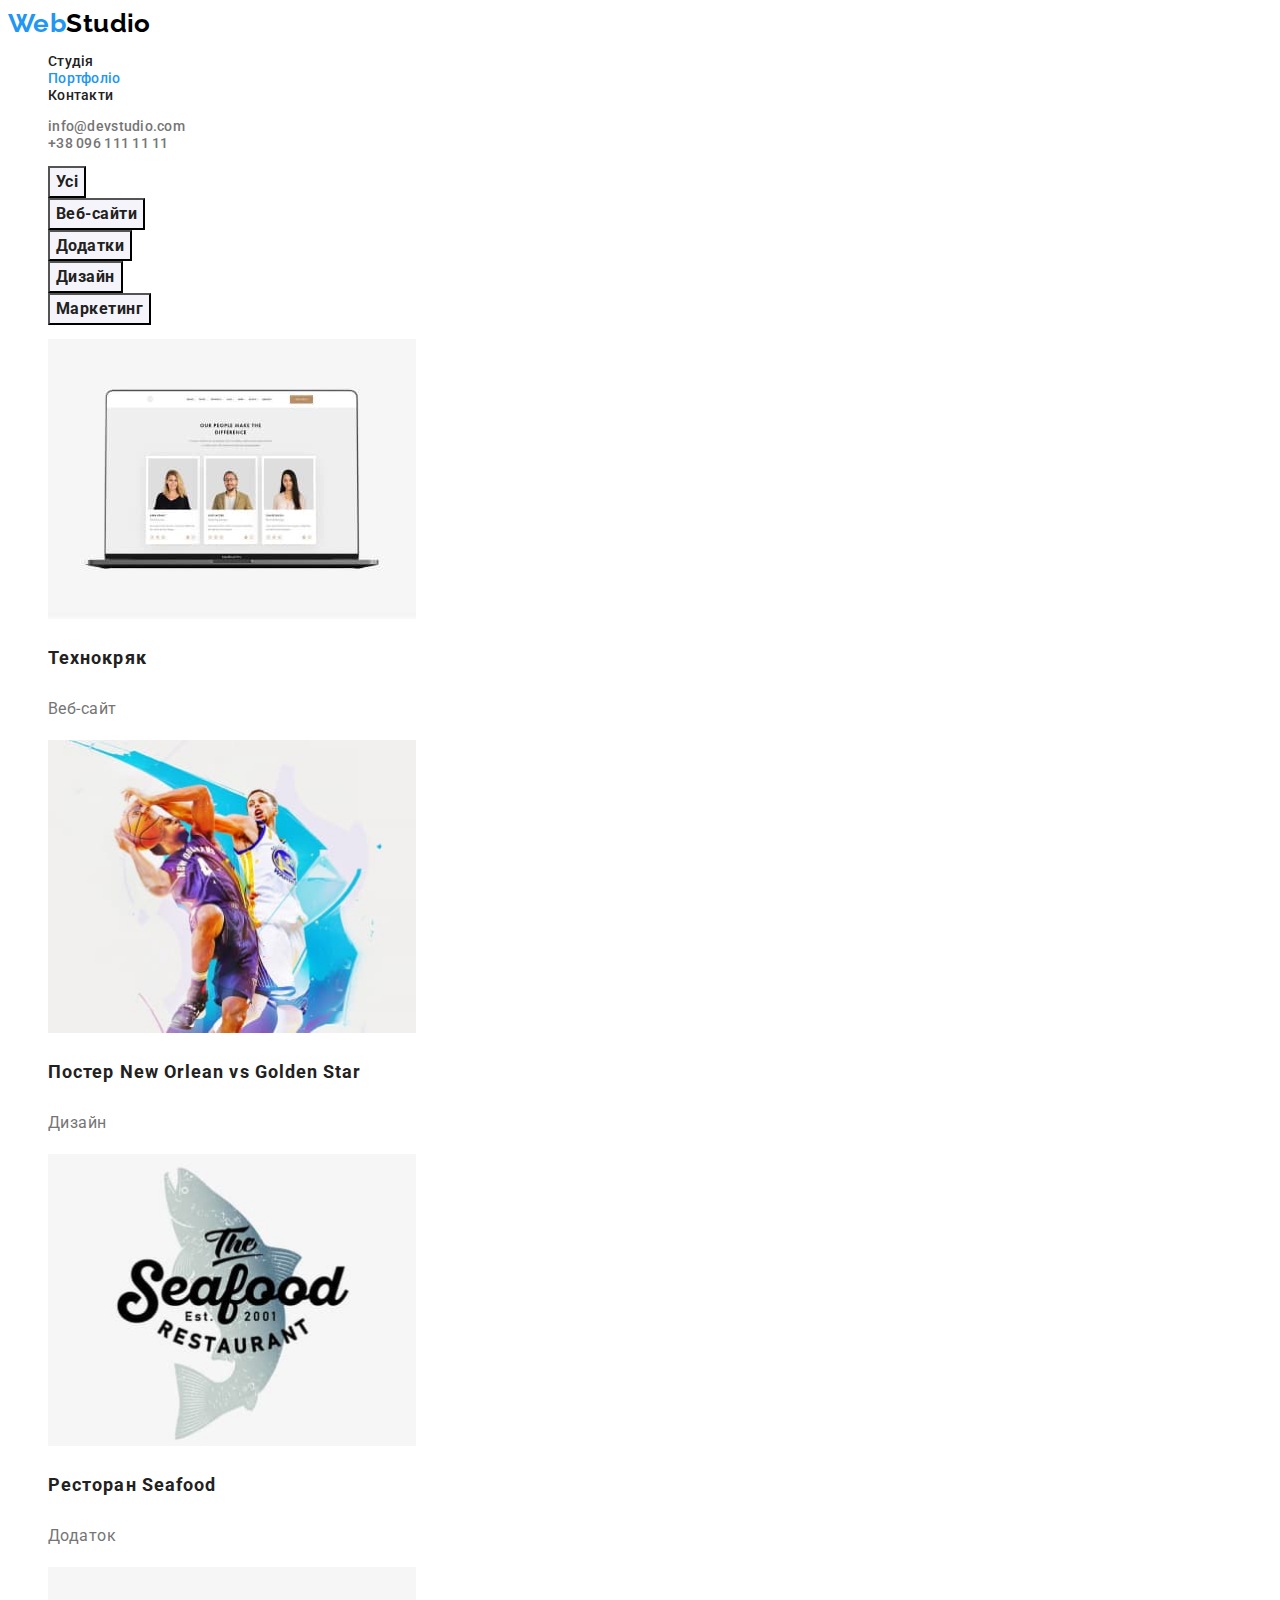
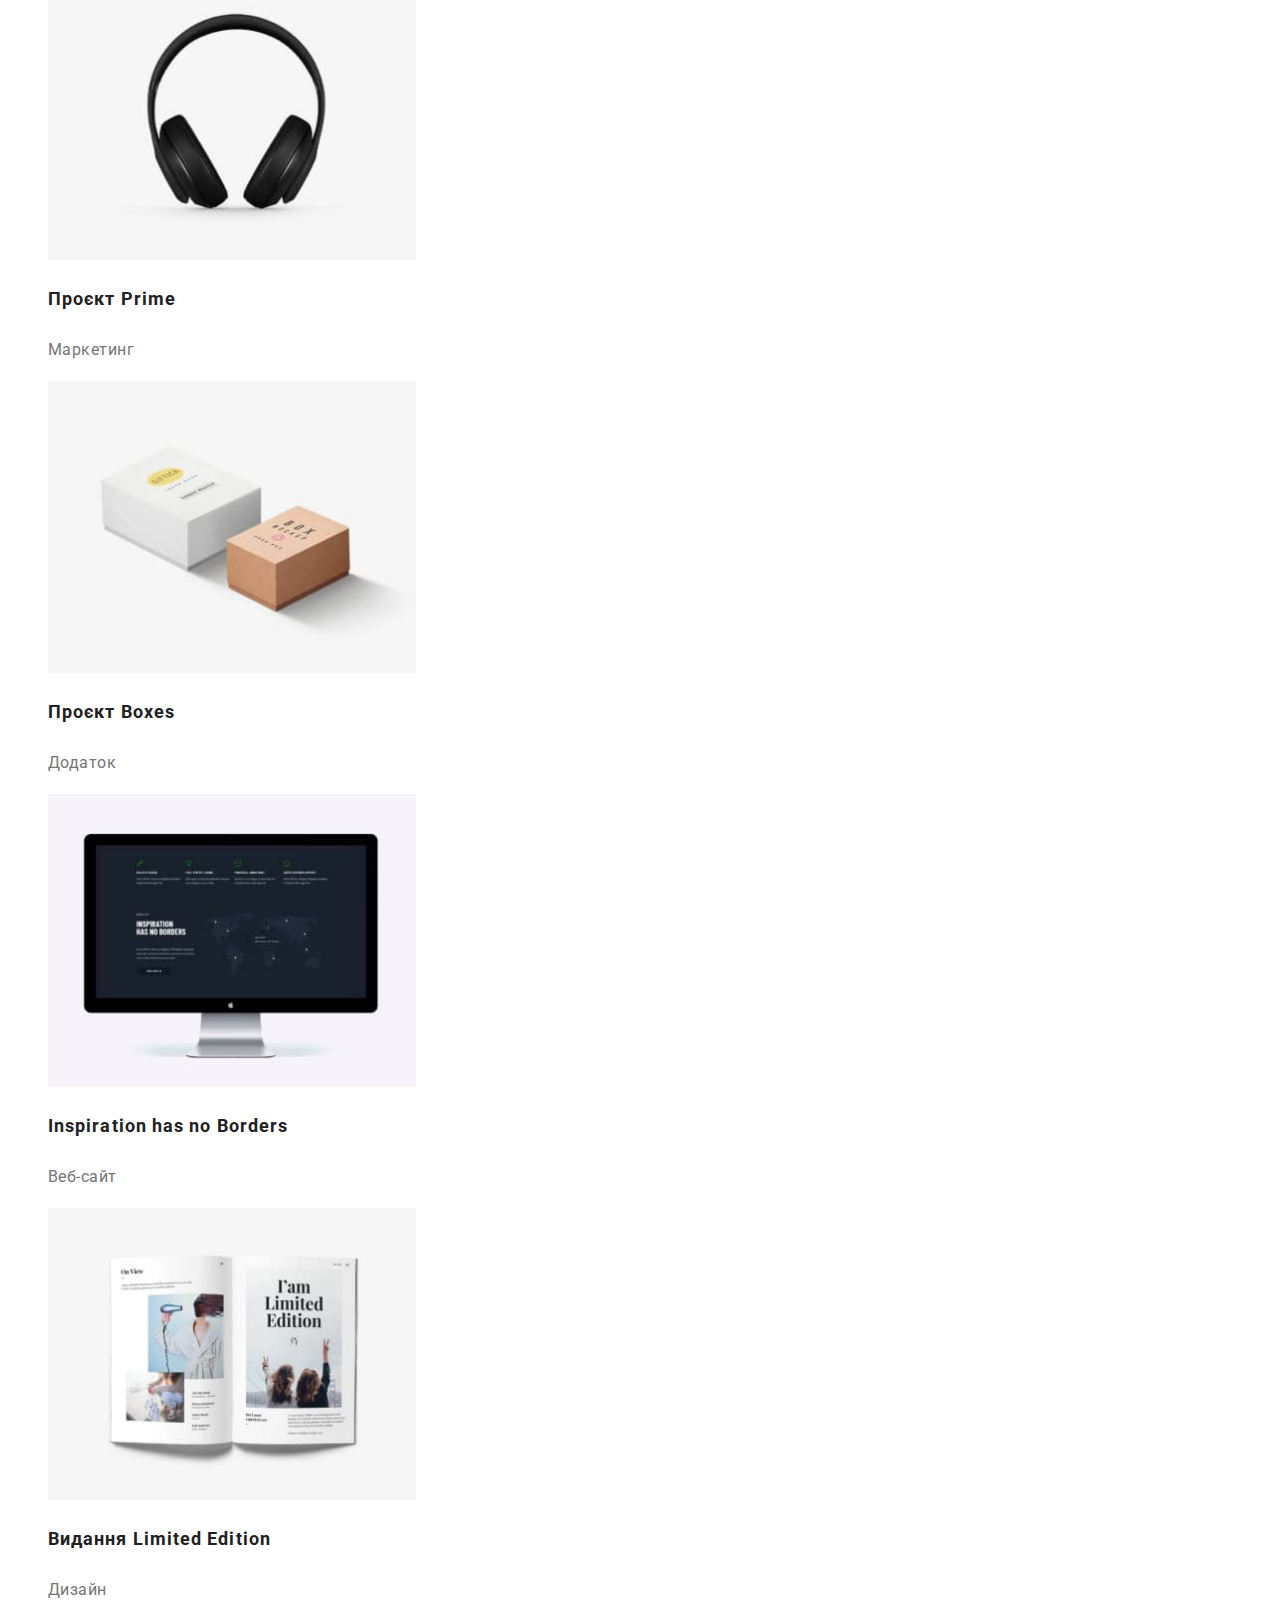
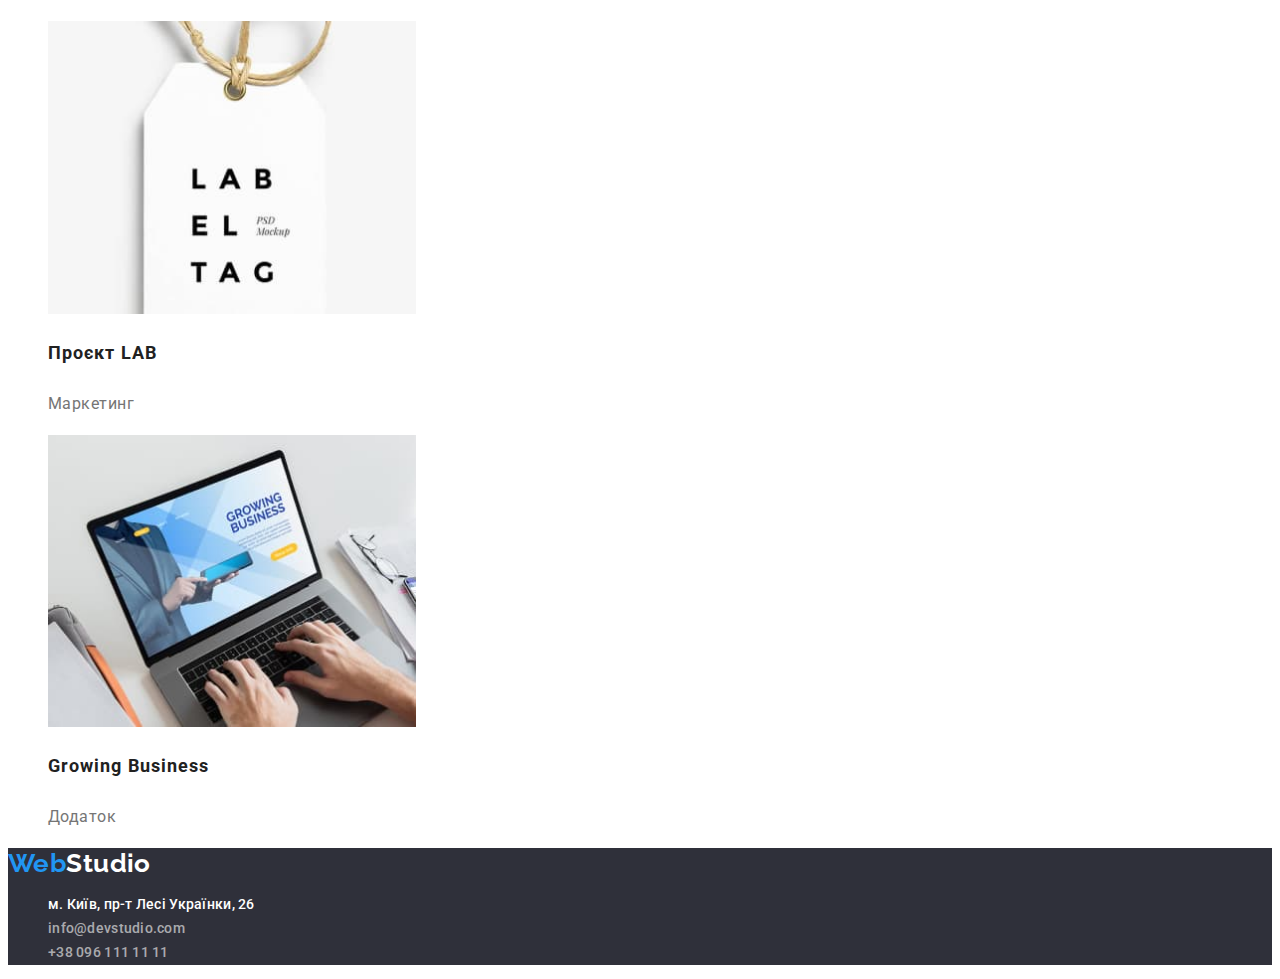
==== portfolio.html @ 2c99aa6c "Deafault Project" ====
<!DOCTYPE html>
<html lang="uk">
  <head>
    <meta charset="UTF-8" />
    <meta http-equiv="X-UA-Compatible" content="IE=edge" />
    <meta name="viewport" content="width=device-width, initial-scale=1.0" />
    <link rel="preconnect" href="https://fonts.googleapis.com" />
    <link rel="preconnect" href="https://fonts.gstatic.com" crossorigin />
    <link
      href="https://fonts.googleapis.com/css2?family=Raleway:wght@700&family=Roboto:wght@400;500;700;900&display=swap"
      rel="stylesheet"
    />
    <link rel="stylesheet" href="./css/styles.css" />
    <title>Портфоліо</title>
  </head>
  <body>
    <!--*ШАПКА САЙТА*-->

    <header>
      <nav>
        <a class="logo" href="./index.html">Web<span class="studio-logo1">Studio</span></a>
        <ul class="list">
          <li><a class="main-nav" href="./index.html">Студія</a></li>
          <li><a class="main-nav current" href="./portfolio.html">Портфоліо</a></li>
          <li><a class="main-nav" href="#">Контакти</a></li>
        </ul>
      </nav>
      <ul class="list">
        <li>
          <a class="contact main-nav" href="mailto:info@devstudio.com">info@devstudio.com</a>
        </li>
        <li>
          <a class="contact main-nav" href="tel:+380961111111">+38 096 111 11 11</a>
        </li>
      </ul>
    </header>
    <main>
      <!--*СЕКЦИЯ С ФИЛЬТРАМИ И КАРТИНКАМИ*-->

      <section>
        <h1 class="visually-hidden">Портфоліо</h1>

        <!--*КНОПКИ*-->

        <ul class="list">
          <li><button class="button" type="button">Усі</button></li>
          <li><button class="button" type="button">Веб-сайти</button></li>
          <li><button class="button" type="button">Додатки</button></li>
          <li><button class="button" type="button">Дизайн</button></li>
          <li><button class="button" type="button">Маркетинг</button></li>
        </ul>

        <!--*ПРИМЕРЫ РАБОТ*-->

        <ul class="list">
          <li>
            <img src="./images/portfolio1.jpg" alt="фото технокряк веб-сайт" width="368" />
            <h3 class="project-name">Технокряк</h3>
            <p class="project">Веб-сайт</p>
          </li>
          <li>
            <img
              src="./images/portfolio2.jpg"
              alt="фото постер new orlean vs golden star дизайн"
              width="368"
            />
            <h3 class="project-name">Постер New Orlean vs Golden Star</h3>
            <p class="project">Дизайн</p>
          </li>
          <li>
            <img src="./images/portfolio3.jpg" alt="фото ресторан seafood " width="368" />
            <h3 class="project-name">Ресторан Seafood</h3>
            <p class="project">Додаток</p>
          </li>
          <li>
            <img src="./images/portfolio4.jpg" alt="фото проєкт prime маркетинг" width="368" />
            <h3 class="project-name">Проєкт Prime</h3>
            <p class="project">Маркетинг</p>
          </li>
          <li>
            <img src="./images/portfolio5.jpg" alt="фото проєкт boxes додаток" width="368" />
            <h3 class="project-name">Проєкт Boxes</h3>
            <p class="project">Додаток</p>
          </li>
          <li>
            <img
              src="./images/portfolio6.jpg"
              alt="фото inspiration has no borders веб-сайт"
              width="368"
            />
            <h3 class="project-name">Inspiration has no Borders</h3>
            <p class="project">Веб-сайт</p>
          </li>
          <li>
            <img
              src="./images/portfolio7.jpg"
              alt="фото видання limited edition дизайн"
              width="368"
            />
            <h3 class="project-name">Видання Limited Edition</h3>
            <p class="project">Дизайн</p>
          </li>
          <li>
            <img src="./images/portfolio8.jpg" alt="фото проєкт lab маркетинг" width="368" />
            <h3 class="project-name">Проєкт LAB</h3>
            <p class="project">Маркетинг</p>
          </li>
          <li>
            <img src="./images/portfolio9.jpg" alt="фото growing business додаток" width="368" />
            <h3 class="project-name">Growing Business</h3>
            <p class="project">Додаток</p>
          </li>
        </ul>
      </section>
    </main>

    <!--*ФУТЕР*-->

    <footer class="main-baner">
      <a class="logo" href="./index.html">Web<span class="studio-logo2">Studio</span></a>
      <address>
        <ul class="list">
          <li>
            <a
              class="address main-nav"
              href="https://goo.gl/maps/FWyEGyq7byPqRoUa9"
              target="_blank"
              rel="noreferrer noopener"
              >м. Київ, пр-т Лесі Українки, 26</a
            >
          </li>
          <li>
            <a class="contact2 main-nav" href="mailto:info@devstudio.com">info@devstudio.com</a>
          </li>
          <li><a class="contact2 main-nav" href="tel:+380961111111">+38 096 111 11 11</a></li>
        </ul>
      </address>
    </footer>
  </body>
</html>
---- css/styles.css ----
/**MAIN STYLE*/

:root {
  --primary-color: #212121;
  --preprimary-color: #000000;
  --grey-color: #757575;
  --background-color: #2f303a;
  --white-color: #ffffff;
  --button-color: #f5f4fa;
  --link-color: #2196f3;
  --prelink-color: #188ce8;
  --contactfooter-color: rgba(255, 255, 255, 0.6);
}

body {
  font-family: 'Roboto', sans-serif;
  color: var(--primary-color);
  letter-spacing: 0.03em;
  font-size: 14px;
  color: var(--white-color);
}

.main-font {
  font-weight: 700;
  font-size: 36px;
  line-height: 1.16;
  color: var(--primary-color);
}

.list {
  list-style: none;
}

.main-nav:hover,
.main-nav:focus {
  color: var(--link-color);
}

.link-but:hover,
.link-but:focus {
  background-color: var(--prelink-color);
}

.button:hover,
.button:focus {
  background-color: var(--link-color);
  color: var(--white-color);
}

.visually-hidden {
  position: absolute;
  white-space: nowrap;
  width: 1px;
  height: 1px;
  overflow: hidden;
  border: 0;
  padding: 0;
  clip: rect(0 0 0 0);
  clip-path: inset(50%);
  margin: -1px;
}

.main-baner {
  background: var(--background-color);
}

/**MAIN LOGO*/

.logo {
  font-family: 'Raleway';
  text-decoration: none;
  font-weight: 700;
  font-size: 26px;
  line-height: 1.19;
  color: var(--link-color);
}

.studio-logo1 {
  color: var(--preprimary-color);
}

.studio-logo2 {
  color: var(--white-color);
}

/**MAIN NAV + CONTACT*/

.main-nav {
  font-weight: 500;
  font-size: 14px;
  line-height: 1.14;
  letter-spacing: 0.02em;
  color: var(--primary-color);
  text-decoration: none;
}

.main-nav.current {
  color: var(--link-color);
}

.contact {
  font-weight: 500;
  font-size: 14px;
  line-height: 1.14;
  letter-spacing: 0.02em;
  color: var(--grey-color);
  text-decoration: none;
}

/**MAIN BANER*/

.baner {
  text-transform: uppercase;
  font-weight: 900;
  font-size: 44px;
  line-height: 1.36;
  letter-spacing: 0.06em;
  color: var(--white-color);
}

button {
  font-weight: 700;
  font-size: 16px;
  line-height: 1.87;
  letter-spacing: 0.06em;
  color: var(--white-color);
  background: var(--link-color);
  cursor: pointer;
  font-family: inherit;
}

/**MAIN WORK*/

.other-info1 {
  font-weight: 700;
  font-size: 14px;
  line-height: 1.14;
  color: var(--primary-color);
}

.other-info2 {
  font-size: 14px;
  line-height: 1.71;
  color: var(--grey-color);
}

/**MAIN TEAM*/

.name {
  font-weight: 500;
  font-size: 16px;
  line-height: 1.18;
  color: var(--primary-color);
}

.work {
  font-size: 16px;
  line-height: 1.18;
  color: var(--grey-color);
}

/**ФУТЕР*/

address {
  font-style: normal;
}

.address {
  font-size: 14px;
  line-height: 1.71;
  color: var(--white-color);
  text-decoration: none;
}

.contact2 {
  font-size: 14px;
  line-height: 1.71;
  color: var(--contactfooter-color);
}

/**MAIN PORTFOLIO*/

.button {
  font-weight: 700;
  font-size: 16px;
  line-height: 1.62;
  letter-spacing: 0.03em;
  color: var(--primary-color);
  background: var(--button-color);
  cursor: pointer;
}

.project-name {
  font-weight: 700;
  font-size: 18px;
  line-height: 2;
  letter-spacing: 0.06em;
  color: var(--primary-color);
}

.project {
  font-size: 16px;
  line-height: 1.88;
  letter-spacing: 0.03em;
  color: var(--grey-color);
}
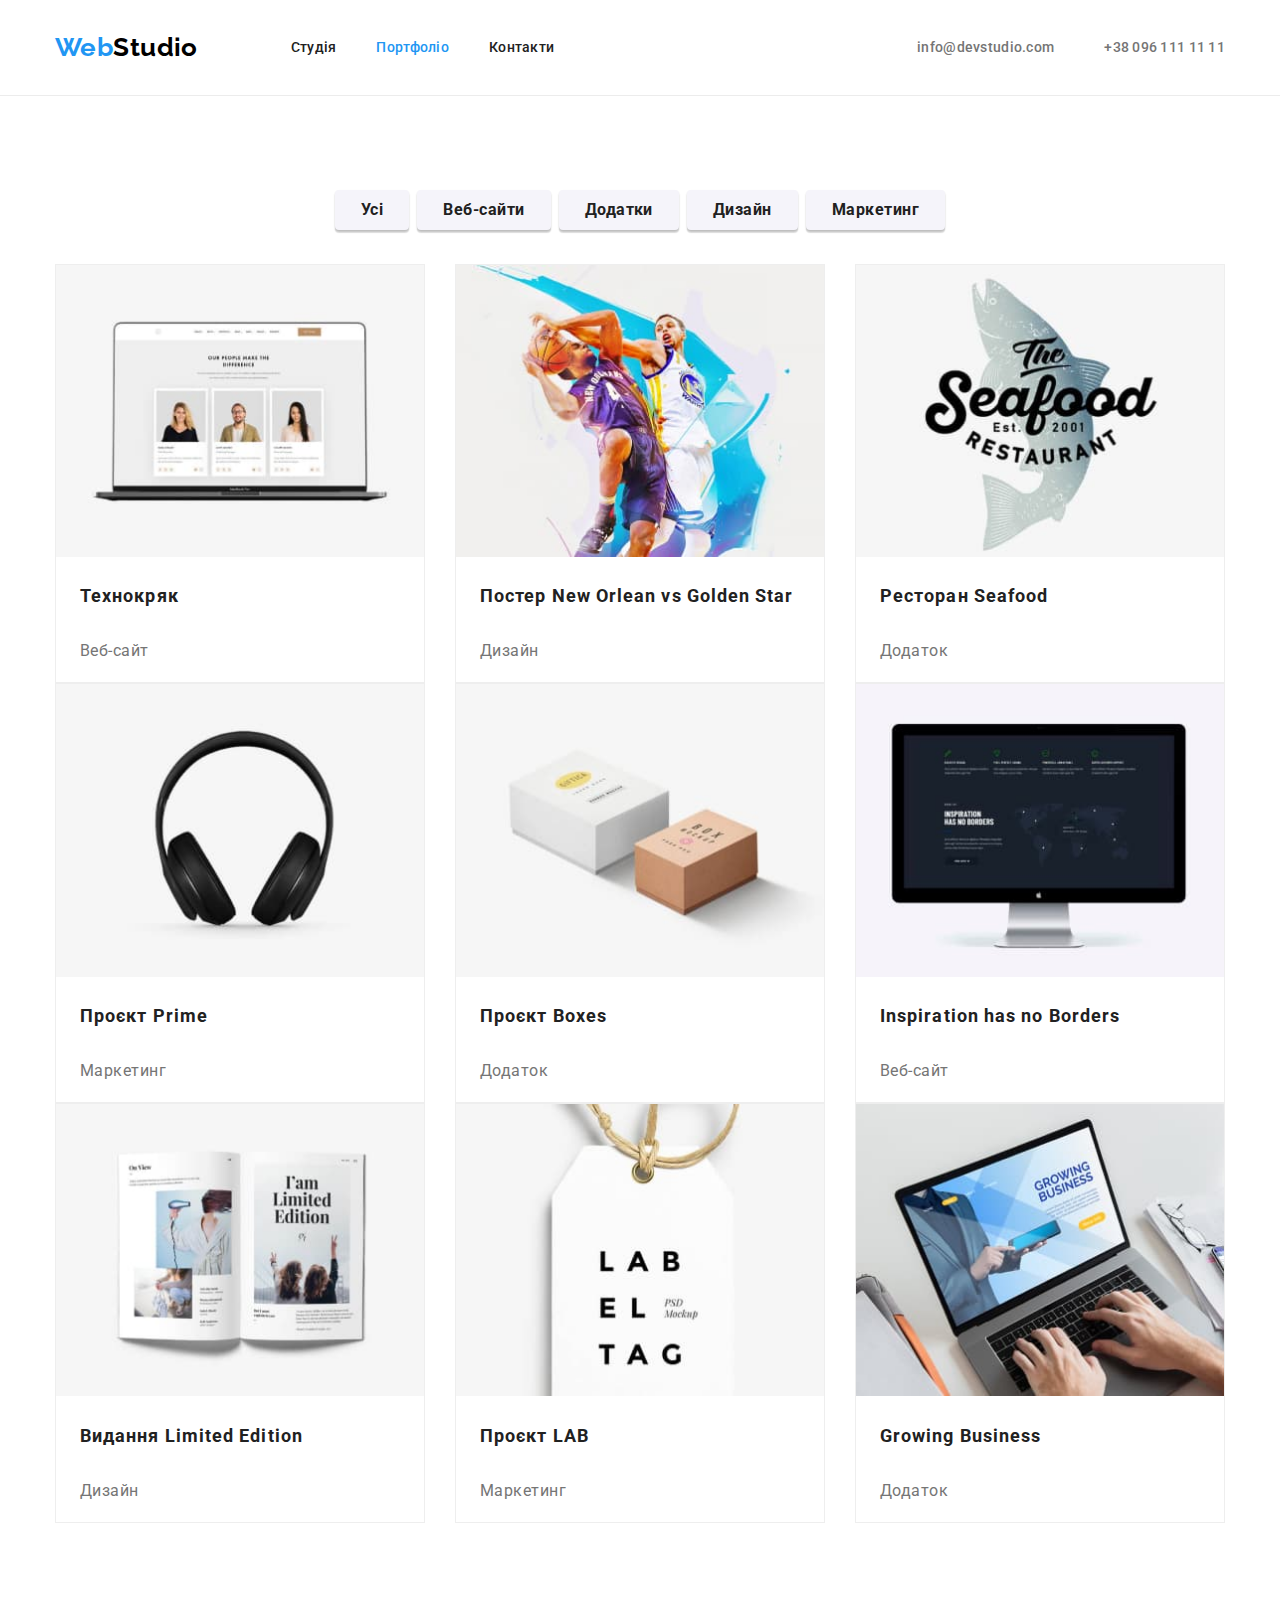
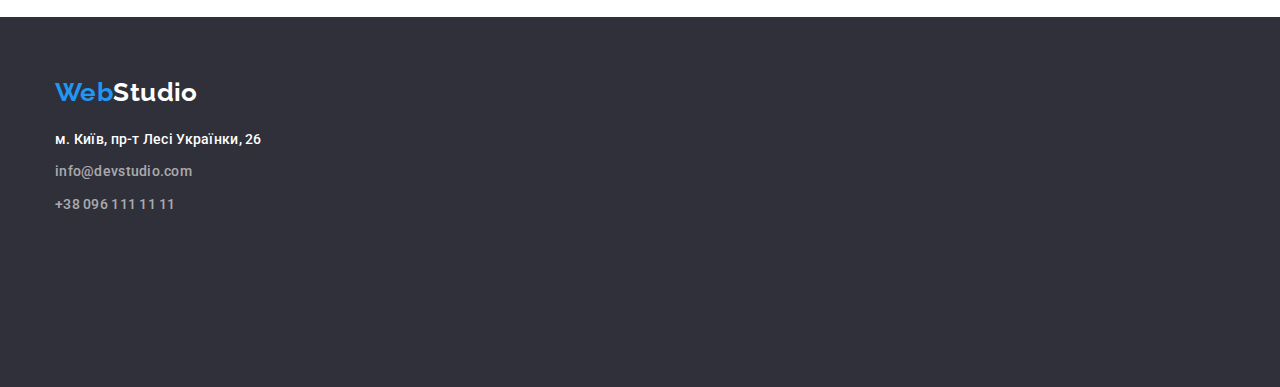
==== commit 391ae3b2: "FLEX Ver.1" ====
--- a/portfolio.html
+++ b/portfolio.html
@@ -10,31 +10,39 @@
       href="https://fonts.googleapis.com/css2?family=Raleway:wght@700&family=Roboto:wght@400;500;700;900&display=swap"
       rel="stylesheet"
     />
+    <link
+      rel="stylesheet"
+      href="https://cdnjs.cloudflare.com/ajax/libs/modern-normalize/0.6.0/modern-normalize.min.css"
+    />
     <link rel="stylesheet" href="./css/styles.css" />
-    <title>Портфоліо</title>
+    <title>Студія</title>
   </head>
   <body>
-    <!--*ШАПКА САЙТА*-->
+    <!--*ШАПКА САЙТА-->
 
     <header>
-      <nav>
-        <a class="logo" href="./index.html">Web<span class="studio-logo1">Studio</span></a>
-        <ul class="list">
-          <li><a class="main-nav" href="./index.html">Студія</a></li>
-          <li><a class="main-nav current" href="./portfolio.html">Портфоліо</a></li>
-          <li><a class="main-nav" href="#">Контакти</a></li>
-        </ul>
-      </nav>
-      <ul class="list">
-        <li>
-          <a class="contact main-nav" href="mailto:info@devstudio.com">info@devstudio.com</a>
-        </li>
-        <li>
-          <a class="contact main-nav" href="tel:+380961111111">+38 096 111 11 11</a>
-        </li>
-      </ul>
-    </header>
-    <main>
+		<div class="container main-nav">
+		  <nav class="main-nav">
+			<a class="logo" href="./index.html">Web<span class="studio-logo1">Studio</span></a>
+  
+			<ul class="site-nav list">
+			  <li class="item"><a class="link-nav" href="./index.html">Студія</a></li>
+			  <li class="item"><a class="link-nav current" href="./portfolio.html">Портфоліо</a></li>
+			  <li class="item"><a class="link-nav" href="#">Контакти</a></li>
+			</ul>
+		  </nav>
+  
+		  <ul class="auth-nav list">
+			<li class="item">
+			  <a class="contact link-nav" href="mailto:info@devstudio.com">info@devstudio.com</a>
+			</li>
+			<li class="item">
+			  <a class="contact link-nav" href="tel:+380961111111">+38 096 111 11 11</a>
+			</li>
+		  </ul>
+		</div>
+	  </header>
+	  <main>
       <!--*СЕКЦИЯ С ФИЛЬТРАМИ И КАРТИНКАМИ*-->
 
       <section>
@@ -42,99 +50,107 @@
 
         <!--*КНОПКИ*-->
 
-        <ul class="list">
-          <li><button class="button" type="button">Усі</button></li>
-          <li><button class="button" type="button">Веб-сайти</button></li>
-          <li><button class="button" type="button">Додатки</button></li>
-          <li><button class="button" type="button">Дизайн</button></li>
-          <li><button class="button" type="button">Маркетинг</button></li>
-        </ul>
+        <div class="container">
+			<ul class="list link-click">
+				<li class="item"><button class="button" type="button">Усі</button></li>
+				<li class="item"><button class="button" type="button">Веб-сайти</button></li>
+				<li class="item"><button class="button" type="button">Додатки</button></li>
+				<li class="item"><button class="button" type="button">Дизайн</button></li>
+				<li class="item"><button class="button" type="button">Маркетинг</button></li>
+			  </ul>
+		</div>
 
         <!--*ПРИМЕРЫ РАБОТ*-->
 
-        <ul class="list">
-          <li>
-            <img src="./images/portfolio1.jpg" alt="фото технокряк веб-сайт" width="368" />
-            <h3 class="project-name">Технокряк</h3>
-            <p class="project">Веб-сайт</p>
-          </li>
-          <li>
-            <img
-              src="./images/portfolio2.jpg"
-              alt="фото постер new orlean vs golden star дизайн"
-              width="368"
-            />
-            <h3 class="project-name">Постер New Orlean vs Golden Star</h3>
-            <p class="project">Дизайн</p>
-          </li>
-          <li>
-            <img src="./images/portfolio3.jpg" alt="фото ресторан seafood " width="368" />
-            <h3 class="project-name">Ресторан Seafood</h3>
-            <p class="project">Додаток</p>
-          </li>
-          <li>
-            <img src="./images/portfolio4.jpg" alt="фото проєкт prime маркетинг" width="368" />
-            <h3 class="project-name">Проєкт Prime</h3>
-            <p class="project">Маркетинг</p>
-          </li>
-          <li>
-            <img src="./images/portfolio5.jpg" alt="фото проєкт boxes додаток" width="368" />
-            <h3 class="project-name">Проєкт Boxes</h3>
-            <p class="project">Додаток</p>
-          </li>
-          <li>
-            <img
-              src="./images/portfolio6.jpg"
-              alt="фото inspiration has no borders веб-сайт"
-              width="368"
-            />
-            <h3 class="project-name">Inspiration has no Borders</h3>
-            <p class="project">Веб-сайт</p>
-          </li>
-          <li>
-            <img
-              src="./images/portfolio7.jpg"
-              alt="фото видання limited edition дизайн"
-              width="368"
-            />
-            <h3 class="project-name">Видання Limited Edition</h3>
-            <p class="project">Дизайн</p>
-          </li>
-          <li>
-            <img src="./images/portfolio8.jpg" alt="фото проєкт lab маркетинг" width="368" />
-            <h3 class="project-name">Проєкт LAB</h3>
-            <p class="project">Маркетинг</p>
-          </li>
-          <li>
-            <img src="./images/portfolio9.jpg" alt="фото growing business додаток" width="368" />
-            <h3 class="project-name">Growing Business</h3>
-            <p class="project">Додаток</p>
-          </li>
-        </ul>
+<div class="container">
+	<ul class="list project-list">
+		<li class="item border-item">
+		  <img src="./images/portfolio1.jpg" alt="фото технокряк веб-сайт" width="368" />
+		  <h3 class="project-name">Технокряк</h3>
+		  <p class="project">Веб-сайт</p>
+		</li>
+		<li class="item border-item">
+		  <img
+			src="./images/portfolio2.jpg"
+			alt="фото постер new orlean vs golden star дизайн"
+			width="368"
+		  />
+		  <h3 class="project-name">Постер New Orlean vs Golden Star</h3>
+		  <p class="project">Дизайн</p>
+		</li>
+		<li class="item border-item">
+		  <img src="./images/portfolio3.jpg" alt="фото ресторан seafood " width="368" />
+		  <h3 class="project-name">Ресторан Seafood</h3>
+		  <p class="project">Додаток</p>
+		</li>
+		<li class="item border-item">
+		  <img src="./images/portfolio4.jpg" alt="фото проєкт prime маркетинг" width="368" />
+		  <h3 class="project-name">Проєкт Prime</h3>
+		  <p class="project">Маркетинг</p>
+		</li>
+		<li class="item border-item">
+		  <img src="./images/portfolio5.jpg" alt="фото проєкт boxes додаток" width="368" />
+		  <h3 class="project-name">Проєкт Boxes</h3>
+		  <p class="project">Додаток</p>
+		</li>
+		<li class="item border-item">
+		  <img
+			src="./images/portfolio6.jpg"
+			alt="фото inspiration has no borders веб-сайт"
+			width="368"
+		  />
+		  <h3 class="project-name">Inspiration has no Borders</h3>
+		  <p class="project">Веб-сайт</p>
+		</li>
+		<li class="item border-item">
+		  <img
+			src="./images/portfolio7.jpg"
+			alt="фото видання limited edition дизайн"
+			width="368"
+		  />
+		  <h3 class="project-name">Видання Limited Edition</h3>
+		  <p class="project">Дизайн</p>
+		</li>
+		<li class="item border-item">
+		  <img src="./images/portfolio8.jpg" alt="фото проєкт lab маркетинг" width="368" />
+		  <h3 class="project-name">Проєкт LAB</h3>
+		  <p class="project">Маркетинг</p>
+		</li>
+		<li class="item border-item">
+		  <img src="./images/portfolio9.jpg" alt="фото growing business додаток" width="368" />
+		  <h3 class="project-name">Growing Business</h3>
+		  <p class="project">Додаток</p>
+		</li>
+	  </ul>
+</div>
       </section>
     </main>
 
-    <!--*ФУТЕР*-->
+    <!--*FOOTER*-->
 
-    <footer class="main-baner">
-      <a class="logo" href="./index.html">Web<span class="studio-logo2">Studio</span></a>
-      <address>
-        <ul class="list">
-          <li>
-            <a
-              class="address main-nav"
-              href="https://goo.gl/maps/FWyEGyq7byPqRoUa9"
-              target="_blank"
-              rel="noreferrer noopener"
-              >м. Київ, пр-т Лесі Українки, 26</a
-            >
-          </li>
-          <li>
-            <a class="contact2 main-nav" href="mailto:info@devstudio.com">info@devstudio.com</a>
-          </li>
-          <li><a class="contact2 main-nav" href="tel:+380961111111">+38 096 111 11 11</a></li>
-        </ul>
-      </address>
-    </footer>
-  </body>
-</html>
+    <div class="main-footer">
+		<section class="container logo-footer">
+		  <footer>
+			<a class="logo" href="./index.html">Web<span class="studio-logo2">Studio</span></a>
+			<address>
+			  <ul class="list">
+				<li class="contact-link">
+				  <a
+					class="address link-nav "
+					href="https://goo.gl/maps/FWyEGyq7byPqRoUa9"
+					target="_blank"
+					rel="noreferrer noopener"
+					>м. Київ, пр-т Лесі Українки, 26</a
+				  >
+				</li>
+				<li class="contact-link">
+				  <a class="contact2 link-nav" href="mailto:info@devstudio.com">info@devstudio.com</a>
+				</li>
+				<li class="contact-link"><a class="contact2 link-nav" href="tel:+380961111111">+38 096 111 11 11</a></li>
+			  </ul>
+			</address>
+		  </footer>
+		</section>
+	  </div>
+	</body>
+  </html>
--- a/css/styles.css
+++ b/css/styles.css
@@ -7,9 +7,11 @@
   --background-color: #2f303a;
   --white-color: #ffffff;
   --button-color: #f5f4fa;
+  --main-backgrond: #f5f5f5;
   --link-color: #2196f3;
   --prelink-color: #188ce8;
   --contactfooter-color: rgba(255, 255, 255, 0.6);
+  --border-portfolio: #ECECEC; 
 }
 
 body {
@@ -17,22 +19,17 @@
   color: var(--primary-color);
   letter-spacing: 0.03em;
   font-size: 14px;
-  color: var(--white-color);
-}
-
-.main-font {
-  font-weight: 700;
-  font-size: 36px;
-  line-height: 1.16;
-  color: var(--primary-color);
+  color: var(--main-backgrond);
 }
 
 .list {
+  padding: 0;
+  margin: 0;
   list-style: none;
 }
 
-.main-nav:hover,
-.main-nav:focus {
+.link-nav:hover,
+.link-nav:focus {
   color: var(--link-color);
 }
 
@@ -60,10 +57,6 @@
   margin: -1px;
 }
 
-.main-baner {
-  background: var(--background-color);
-}
-
 /**MAIN LOGO*/
 
 .logo {
@@ -85,7 +78,7 @@
 
 /**MAIN NAV + CONTACT*/
 
-.main-nav {
+.link-nav {
   font-weight: 500;
   font-size: 14px;
   line-height: 1.14;
@@ -94,20 +87,49 @@
   text-decoration: none;
 }
 
-.main-nav.current {
+.link-nav.current {
   color: var(--link-color);
 }
 
 .contact {
-  font-weight: 500;
-  font-size: 14px;
-  line-height: 1.14;
-  letter-spacing: 0.02em;
   color: var(--grey-color);
   text-decoration: none;
 }
 
+header {
+  padding-top: 32px;
+  padding-bottom: 32px;
+  border-bottom: 1px solid var(--border-portfolio)
+}
+
+.site-nav {
+  display: flex;
+  margin-left: 93px;
+}
+
+.site-nav .item + .item {
+  margin-left: 40px;
+}
+
+.main-nav {
+  display: flex;
+  align-items: center;
+}
+
+.auth-nav {
+  display: flex;
+  margin-left: auto;
+}
+
+.auth-nav .item + .item {
+  margin-left: 50px;
+}
+
 /**MAIN BANER*/
+
+.main-baner {
+  background: var(--background-color);
+}
 
 .baner {
   text-transform: uppercase;
@@ -116,6 +138,18 @@
   line-height: 1.36;
   letter-spacing: 0.06em;
   color: var(--white-color);
+
+  margin: 0;
+  margin-bottom: 30px;
+  padding-left: 270px;
+  padding-right: 270px;
+  min-width: 696px;
+}
+
+.hero {
+  padding-top: 200px;
+  padding-bottom: 280px;
+  text-align: center;
 }
 
 button {
@@ -123,25 +157,67 @@
   font-size: 16px;
   line-height: 1.87;
   letter-spacing: 0.06em;
+
   color: var(--white-color);
   background: var(--link-color);
+
   cursor: pointer;
   font-family: inherit;
+
+  display: inline-block;
+  border: 1px solid transparent;
+  border-radius: 4px;
+  padding: 10px 32px;
+  min-width: 216px;
 }
 
 /**MAIN WORK*/
 
+.pry-comp {
+  display: flex;
+}
+
+.pry-comp .item + .item {
+  margin-left: 30px;
+}
+
 .other-info1 {
   font-weight: 700;
   font-size: 14px;
   line-height: 1.14;
   color: var(--primary-color);
+
+  margin: 0;
+  margin-bottom: 10px;
 }
 
 .other-info2 {
   font-size: 14px;
   line-height: 1.71;
   color: var(--grey-color);
+
+  margin: 0;
+}
+
+/**FUTURE COMPANY*/
+
+.future-comp {
+  display: flex;
+}
+
+.future-comp .item + .item {
+  margin-left: 30px;
+}
+
+.main-font {
+  font-weight: 700;
+  font-size: 36px;
+  line-height: 1.16;
+  color: var(--primary-color);
+
+  margin: 0;
+  text-align: center;
+  padding-bottom: 50px;
 }
 
 /**MAIN TEAM*/
@@ -159,10 +235,37 @@
   color: var(--grey-color);
 }
 
-/**ФУТЕР*/
+.main-team {
+  background-color: var(--button-color);
+}
+
+.card-color {
+  border-radius: 0px 0px 4px 4px;
+  box-shadow: 0px 1px 3px rgba(0, 0, 0, 0.12), 0px 1px 1px rgba(0, 0, 0, 0.14),
+    0px 2px 1px rgba(0, 0, 0, 0.2);
+  background-color: var(--main-backgrond);
+}
+
+.team-comp {
+  display: flex;
+  text-align: center;
+}
+
+.team-comp .item + .item {
+  margin-left: 30px;
+}
+
+/**FOOTER*/
+
+.main-footer {
+  background: var(--background-color);
+
+
+}
 
 address {
   font-style: normal;
+  margin-top: 20px;
 }
 
 .address {
@@ -170,6 +273,15 @@
   line-height: 1.71;
   color: var(--white-color);
   text-decoration: none;
+}
+
+.contact-link {
+	padding-bottom: 9px;
+  }
+
+.logo-footer {
+  padding-top: 60px;
+  padding-bottom: 161px;
 }
 
 .contact2 {
@@ -188,7 +300,24 @@
   color: var(--primary-color);
   background: var(--button-color);
   cursor: pointer;
-}
+
+  display: inline-block;
+  border: 1px solid transparent;
+  border-radius: 4px;
+  padding: 6px 25px;
+  min-width: 73px;
+  box-shadow: 0px 3px 1px rgba(0, 0, 0, 0.1), 0px 1px 2px rgba(0, 0, 0, 0.08), 0px 2px 2px rgba(0, 0, 0, 0.12);
+}
+
+.link-click {
+	display: flex;
+	padding-top: 94px;
+	justify-content: center;
+}
+
+.link-click .item + .item {
+	margin-left: 8px;
+  }
 
 .project-name {
   font-weight: 700;
@@ -196,6 +325,9 @@
   line-height: 2;
   letter-spacing: 0.06em;
   color: var(--primary-color);
+
+  padding-left: 24px;
+  padding-bottom: 4px;
 }
 
 .project {
@@ -203,4 +335,49 @@
   line-height: 1.88;
   letter-spacing: 0.03em;
   color: var(--grey-color);
-}
+
+  padding-left: 24px;
+}
+
+  .project-list {
+	display: flex;
+	flex-wrap: wrap;
+	flex-direction: row;
+	justify-content: space-between;
+	padding-top: 34px;
+	padding-bottom: 94px;
+	text-indent:
+  }
+
+  .border-item {
+	background: #FFFFFF;
+border: 1px solid #EEEEEE;
+  }
+
+
+
+
+
+
+
+
+
+
+
+
+{
+  outline: 1px solid red;
+}
+
+.container {
+  margin-left: auto;
+  margin-right: auto;
+  width: 1200px;
+  padding-left: 15px;
+  padding-right: 15px;
+}
+
+.section {
+  padding-top: 94px;
+  padding-bottom: 94px;
+}
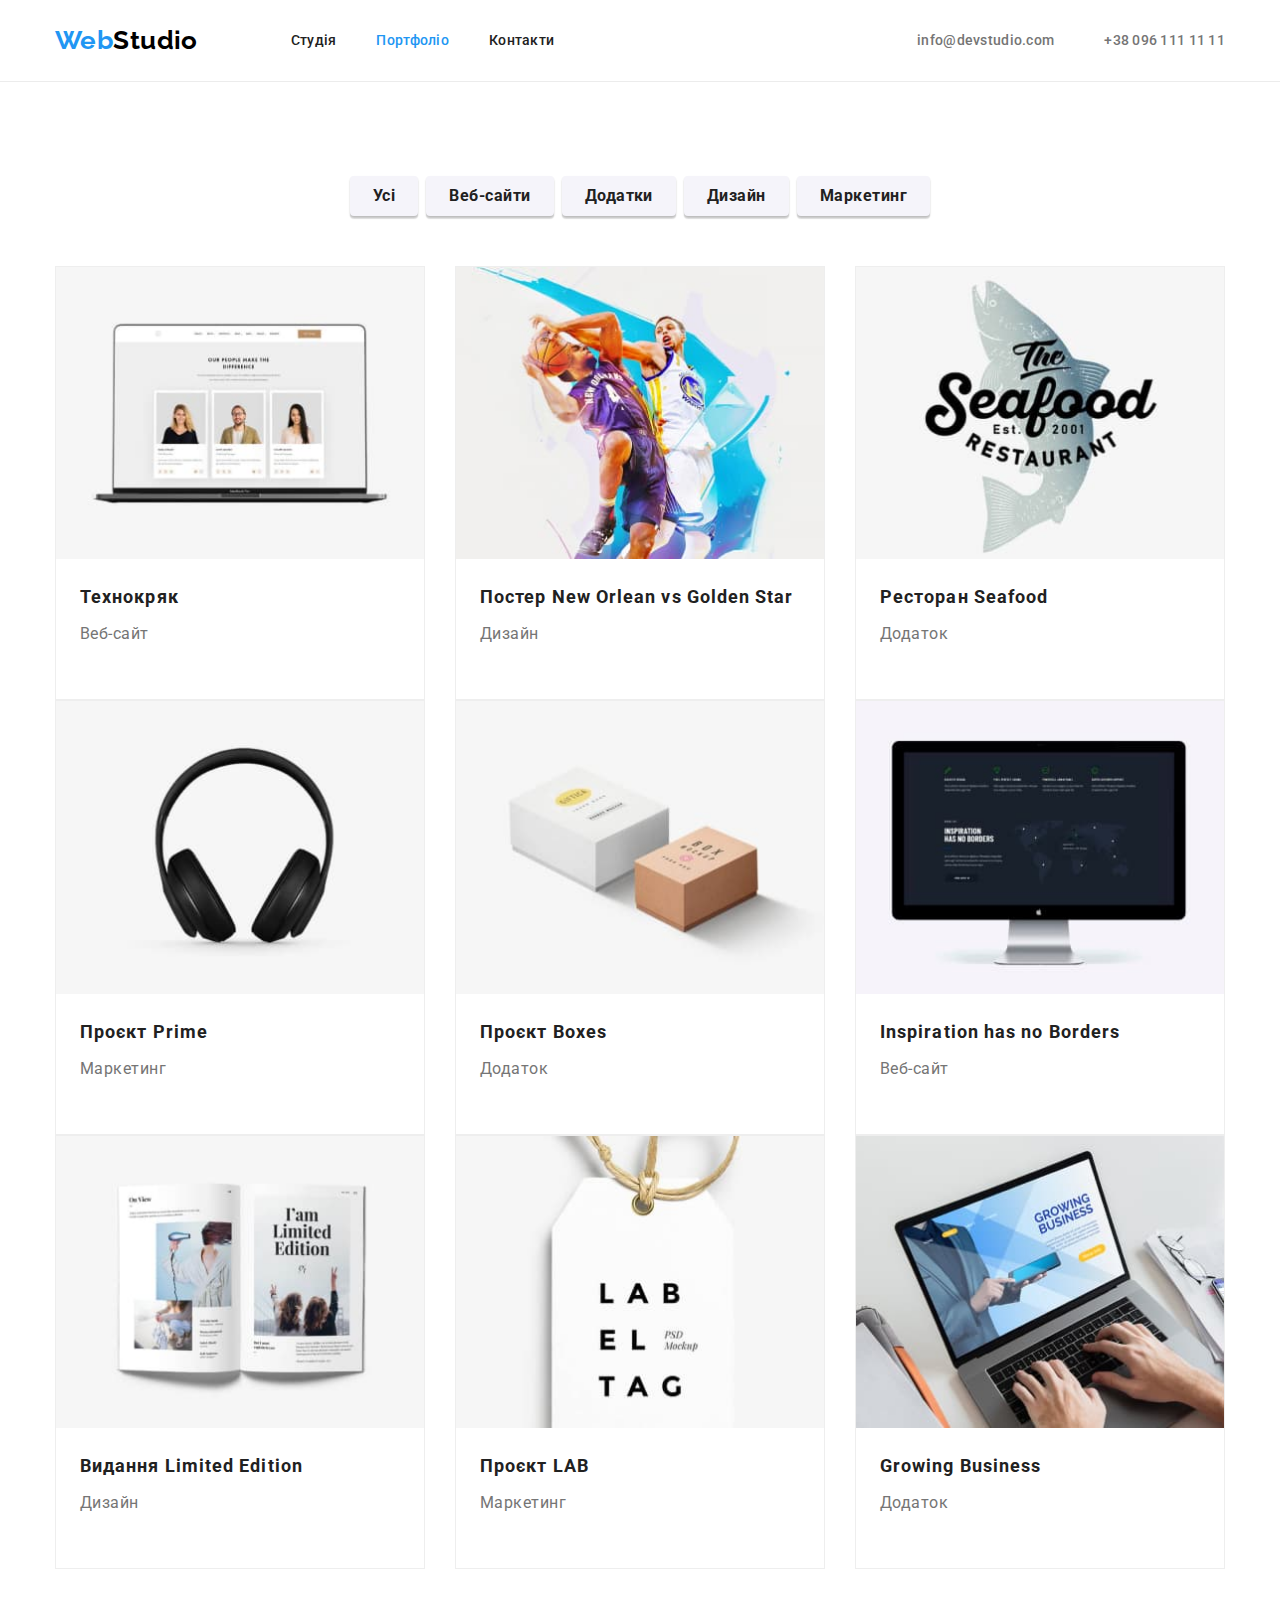
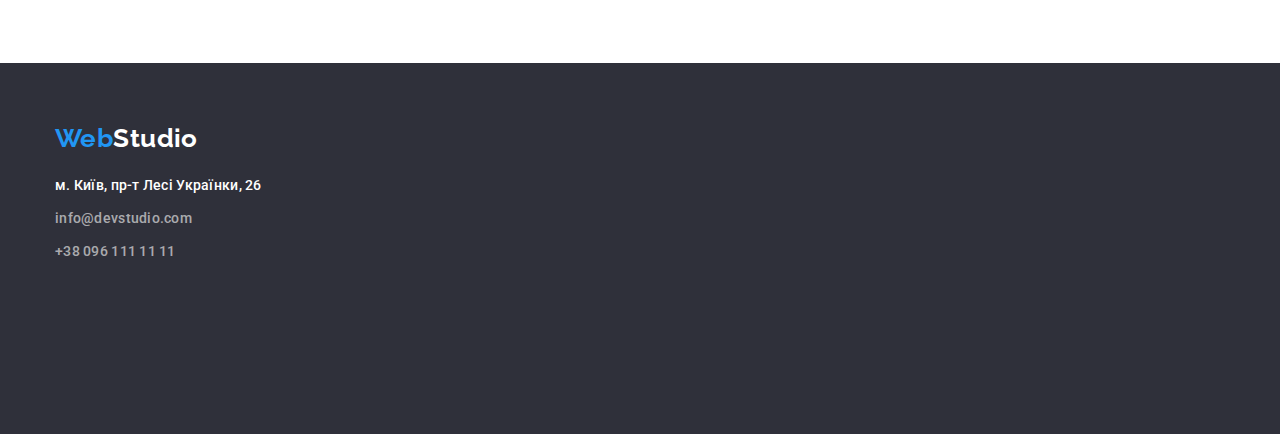
==== commit 50899839: "LAST APDATE" ====
--- a/portfolio.html
+++ b/portfolio.html
@@ -21,28 +21,28 @@
     <!--*ШАПКА САЙТА-->
 
     <header>
-		<div class="container main-nav">
-		  <nav class="main-nav">
-			<a class="logo" href="./index.html">Web<span class="studio-logo1">Studio</span></a>
-  
-			<ul class="site-nav list">
-			  <li class="item"><a class="link-nav" href="./index.html">Студія</a></li>
-			  <li class="item"><a class="link-nav current" href="./portfolio.html">Портфоліо</a></li>
-			  <li class="item"><a class="link-nav" href="#">Контакти</a></li>
-			</ul>
-		  </nav>
-  
-		  <ul class="auth-nav list">
-			<li class="item">
-			  <a class="contact link-nav" href="mailto:info@devstudio.com">info@devstudio.com</a>
-			</li>
-			<li class="item">
-			  <a class="contact link-nav" href="tel:+380961111111">+38 096 111 11 11</a>
-			</li>
-		  </ul>
-		</div>
-	  </header>
-	  <main>
+      <div class="container main-nav">
+        <nav class="main-nav">
+          <a class="logo" href="./index.html">Web<span class="studio-logo1">Studio</span></a>
+
+          <ul class="site-nav list">
+            <li class="item"><a class="link-nav" href="./index.html">Студія</a></li>
+            <li class="item"><a class="link-nav current" href="./portfolio.html">Портфоліо</a></li>
+            <li class="item"><a class="link-nav" href="#">Контакти</a></li>
+          </ul>
+        </nav>
+
+        <ul class="auth-nav list">
+          <li class="item">
+            <a class="contact link-nav" href="mailto:info@devstudio.com">info@devstudio.com</a>
+          </li>
+          <li class="item">
+            <a class="contact link-nav" href="tel:+380961111111">+38 096 111 11 11</a>
+          </li>
+        </ul>
+      </div>
+    </header>
+    <main>
       <!--*СЕКЦИЯ С ФИЛЬТРАМИ И КАРТИНКАМИ*-->
 
       <section>
@@ -51,106 +51,108 @@
         <!--*КНОПКИ*-->
 
         <div class="container">
-			<ul class="list link-click">
-				<li class="item"><button class="button" type="button">Усі</button></li>
-				<li class="item"><button class="button" type="button">Веб-сайти</button></li>
-				<li class="item"><button class="button" type="button">Додатки</button></li>
-				<li class="item"><button class="button" type="button">Дизайн</button></li>
-				<li class="item"><button class="button" type="button">Маркетинг</button></li>
-			  </ul>
-		</div>
+          <ul class="list link-click">
+            <li class="item"><button class="button" type="button">Усі</button></li>
+            <li class="item"><button class="button" type="button">Веб-сайти</button></li>
+            <li class="item"><button class="button" type="button">Додатки</button></li>
+            <li class="item"><button class="button" type="button">Дизайн</button></li>
+            <li class="item"><button class="button" type="button">Маркетинг</button></li>
+          </ul>
+        </div>
 
         <!--*ПРИМЕРЫ РАБОТ*-->
 
-<div class="container">
-	<ul class="list project-list">
-		<li class="item border-item">
-		  <img src="./images/portfolio1.jpg" alt="фото технокряк веб-сайт" width="368" />
-		  <h3 class="project-name">Технокряк</h3>
-		  <p class="project">Веб-сайт</p>
-		</li>
-		<li class="item border-item">
-		  <img
-			src="./images/portfolio2.jpg"
-			alt="фото постер new orlean vs golden star дизайн"
-			width="368"
-		  />
-		  <h3 class="project-name">Постер New Orlean vs Golden Star</h3>
-		  <p class="project">Дизайн</p>
-		</li>
-		<li class="item border-item">
-		  <img src="./images/portfolio3.jpg" alt="фото ресторан seafood " width="368" />
-		  <h3 class="project-name">Ресторан Seafood</h3>
-		  <p class="project">Додаток</p>
-		</li>
-		<li class="item border-item">
-		  <img src="./images/portfolio4.jpg" alt="фото проєкт prime маркетинг" width="368" />
-		  <h3 class="project-name">Проєкт Prime</h3>
-		  <p class="project">Маркетинг</p>
-		</li>
-		<li class="item border-item">
-		  <img src="./images/portfolio5.jpg" alt="фото проєкт boxes додаток" width="368" />
-		  <h3 class="project-name">Проєкт Boxes</h3>
-		  <p class="project">Додаток</p>
-		</li>
-		<li class="item border-item">
-		  <img
-			src="./images/portfolio6.jpg"
-			alt="фото inspiration has no borders веб-сайт"
-			width="368"
-		  />
-		  <h3 class="project-name">Inspiration has no Borders</h3>
-		  <p class="project">Веб-сайт</p>
-		</li>
-		<li class="item border-item">
-		  <img
-			src="./images/portfolio7.jpg"
-			alt="фото видання limited edition дизайн"
-			width="368"
-		  />
-		  <h3 class="project-name">Видання Limited Edition</h3>
-		  <p class="project">Дизайн</p>
-		</li>
-		<li class="item border-item">
-		  <img src="./images/portfolio8.jpg" alt="фото проєкт lab маркетинг" width="368" />
-		  <h3 class="project-name">Проєкт LAB</h3>
-		  <p class="project">Маркетинг</p>
-		</li>
-		<li class="item border-item">
-		  <img src="./images/portfolio9.jpg" alt="фото growing business додаток" width="368" />
-		  <h3 class="project-name">Growing Business</h3>
-		  <p class="project">Додаток</p>
-		</li>
-	  </ul>
-</div>
+        <div class="container">
+          <ul class="list project-list">
+            <li class="item border-item">
+              <img src="./images/portfolio1.jpg" alt="фото технокряк веб-сайт" width="368" />
+              <h3 class="project-name">Технокряк</h3>
+              <p class="project">Веб-сайт</p>
+            </li>
+            <li class="item border-item">
+              <img
+                src="./images/portfolio2.jpg"
+                alt="фото постер new orlean vs golden star дизайн"
+                width="368"
+              />
+              <h3 class="project-name">Постер New Orlean vs Golden Star</h3>
+              <p class="project">Дизайн</p>
+            </li>
+            <li class="item border-item">
+              <img src="./images/portfolio3.jpg" alt="фото ресторан seafood " width="368" />
+              <h3 class="project-name">Ресторан Seafood</h3>
+              <p class="project">Додаток</p>
+            </li>
+            <li class="item border-item">
+              <img src="./images/portfolio4.jpg" alt="фото проєкт prime маркетинг" width="368" />
+              <h3 class="project-name">Проєкт Prime</h3>
+              <p class="project">Маркетинг</p>
+            </li>
+            <li class="item border-item">
+              <img src="./images/portfolio5.jpg" alt="фото проєкт boxes додаток" width="368" />
+              <h3 class="project-name">Проєкт Boxes</h3>
+              <p class="project">Додаток</p>
+            </li>
+            <li class="item border-item">
+              <img
+                src="./images/portfolio6.jpg"
+                alt="фото inspiration has no borders веб-сайт"
+                width="368"
+              />
+              <h3 class="project-name">Inspiration has no Borders</h3>
+              <p class="project">Веб-сайт</p>
+            </li>
+            <li class="item border-item">
+              <img
+                src="./images/portfolio7.jpg"
+                alt="фото видання limited edition дизайн"
+                width="368"
+              />
+              <h3 class="project-name">Видання Limited Edition</h3>
+              <p class="project">Дизайн</p>
+            </li>
+            <li class="item border-item">
+              <img src="./images/portfolio8.jpg" alt="фото проєкт lab маркетинг" width="368" />
+              <h3 class="project-name">Проєкт LAB</h3>
+              <p class="project">Маркетинг</p>
+            </li>
+            <li class="item border-item">
+              <img src="./images/portfolio9.jpg" alt="фото growing business додаток" width="368" />
+              <h3 class="project-name">Growing Business</h3>
+              <p class="project">Додаток</p>
+            </li>
+          </ul>
+        </div>
       </section>
     </main>
 
     <!--*FOOTER*-->
 
     <div class="main-footer">
-		<section class="container logo-footer">
-		  <footer>
-			<a class="logo" href="./index.html">Web<span class="studio-logo2">Studio</span></a>
-			<address>
-			  <ul class="list">
-				<li class="contact-link">
-				  <a
-					class="address link-nav "
-					href="https://goo.gl/maps/FWyEGyq7byPqRoUa9"
-					target="_blank"
-					rel="noreferrer noopener"
-					>м. Київ, пр-т Лесі Українки, 26</a
-				  >
-				</li>
-				<li class="contact-link">
-				  <a class="contact2 link-nav" href="mailto:info@devstudio.com">info@devstudio.com</a>
-				</li>
-				<li class="contact-link"><a class="contact2 link-nav" href="tel:+380961111111">+38 096 111 11 11</a></li>
-			  </ul>
-			</address>
-		  </footer>
-		</section>
-	  </div>
-	</body>
-  </html>
+      <section class="container logo-footer">
+        <footer>
+          <a class="logo" href="./index.html">Web<span class="studio-logo2">Studio</span></a>
+          <address>
+            <ul class="list">
+              <li class="contact-link">
+                <a
+                  class="address link-nav"
+                  href="https://goo.gl/maps/FWyEGyq7byPqRoUa9"
+                  target="_blank"
+                  rel="noreferrer noopener"
+                  >м. Київ, пр-т Лесі Українки, 26</a
+                >
+              </li>
+              <li class="contact-link">
+                <a class="contact2 link-nav" href="mailto:info@devstudio.com">info@devstudio.com</a>
+              </li>
+              <li class="contact-link">
+                <a class="contact2 link-nav" href="tel:+380961111111">+38 096 111 11 11</a>
+              </li>
+            </ul>
+          </address>
+        </footer>
+      </section>
+    </div>
+  </body>
+</html>
--- a/css/styles.css
+++ b/css/styles.css
@@ -11,7 +11,7 @@
   --link-color: #2196f3;
   --prelink-color: #188ce8;
   --contactfooter-color: rgba(255, 255, 255, 0.6);
-  --border-portfolio: #ECECEC; 
+  --border-portfolio: #ececec;
 }
 
 body {
@@ -97,13 +97,13 @@
 }
 
 header {
+  border-bottom: 1px solid var(--border-portfolio);
+}
+
+.site-nav {
+  display: flex;
   padding-top: 32px;
   padding-bottom: 32px;
-  border-bottom: 1px solid var(--border-portfolio)
-}
-
-.site-nav {
-  display: flex;
   margin-left: 93px;
 }
 
@@ -222,7 +222,15 @@
 
 /**MAIN TEAM*/
 
+img {
+  display: block;
+  max-width: 100%;
+}
+
 .name {
+  margin: 0;
+  padding-top: 30px;
+
   font-weight: 500;
   font-size: 16px;
   line-height: 1.18;
@@ -230,6 +238,8 @@
 }
 
 .work {
+  margin: 0;
+  padding-top: 10px;
   font-size: 16px;
   line-height: 1.18;
   color: var(--grey-color);
@@ -239,28 +249,27 @@
   background-color: var(--button-color);
 }
 
+.team-comp {
+  display: flex;
+  text-align: center;
+}
+
+.team-comp .item + .item {
+  margin-left: 30px;
+}
+
 .card-color {
+  padding-bottom: 30px;
   border-radius: 0px 0px 4px 4px;
   box-shadow: 0px 1px 3px rgba(0, 0, 0, 0.12), 0px 1px 1px rgba(0, 0, 0, 0.14),
     0px 2px 1px rgba(0, 0, 0, 0.2);
   background-color: var(--main-backgrond);
 }
 
-.team-comp {
-  display: flex;
-  text-align: center;
-}
-
-.team-comp .item + .item {
-  margin-left: 30px;
-}
-
 /**FOOTER*/
 
 .main-footer {
   background: var(--background-color);
-
-
 }
 
 address {
@@ -276,8 +285,8 @@
 }
 
 .contact-link {
-	padding-bottom: 9px;
-  }
+  padding-bottom: 9px;
+}
 
 .logo-footer {
   padding-top: 60px;
@@ -292,6 +301,8 @@
 
 /**MAIN PORTFOLIO*/
 
+/**MAIN FILTER*/
+
 .button {
   font-weight: 700;
   font-size: 16px;
@@ -304,20 +315,23 @@
   display: inline-block;
   border: 1px solid transparent;
   border-radius: 4px;
-  padding: 6px 25px;
-  min-width: 73px;
-  box-shadow: 0px 3px 1px rgba(0, 0, 0, 0.1), 0px 1px 2px rgba(0, 0, 0, 0.08), 0px 2px 2px rgba(0, 0, 0, 0.12);
+  padding: 6px 22px;
+  min-width: 23px;
+  box-shadow: 0px 3px 1px rgba(0, 0, 0, 0.1), 0px 1px 2px rgba(0, 0, 0, 0.08),
+    0px 2px 2px rgba(0, 0, 0, 0.12);
 }
 
 .link-click {
-	display: flex;
-	padding-top: 94px;
-	justify-content: center;
+  display: flex;
+  padding-top: 94px;
+  justify-content: center;
 }
 
 .link-click .item + .item {
-	margin-left: 8px;
-  }
+  margin-left: 8px;
+}
+
+/**FILTER EXAMPLE*/
 
 .project-name {
   font-weight: 700;
@@ -326,7 +340,9 @@
   letter-spacing: 0.06em;
   color: var(--primary-color);
 
+  margin: 0;
   padding-left: 24px;
+  padding-top: 20px;
   padding-bottom: 4px;
 }
 
@@ -336,38 +352,27 @@
   letter-spacing: 0.03em;
   color: var(--grey-color);
 
+  margin: 0;
   padding-left: 24px;
-}
-
-  .project-list {
-	display: flex;
-	flex-wrap: wrap;
-	flex-direction: row;
-	justify-content: space-between;
-	padding-top: 34px;
-	padding-bottom: 94px;
-	text-indent:
-  }
-
-  .border-item {
-	background: #FFFFFF;
-border: 1px solid #EEEEEE;
-  }
-
-
-
-
-
-
-
-
-
-
-
-
-{
-  outline: 1px solid red;
-}
+  padding-bottom: 50px;
+}
+
+.project-list {
+  display: flex;
+  flex-wrap: wrap;
+  flex-direction: row;
+  justify-content: space-between;
+  padding-top: 50px;
+  padding-bottom: 94px;
+  text-indent: ;
+}
+
+.border-item {
+  background: #ffffff;
+  border: 1px solid #eeeeee;
+}
+
+/**CONTAINER+SECTION*/
 
 .container {
   margin-left: auto;
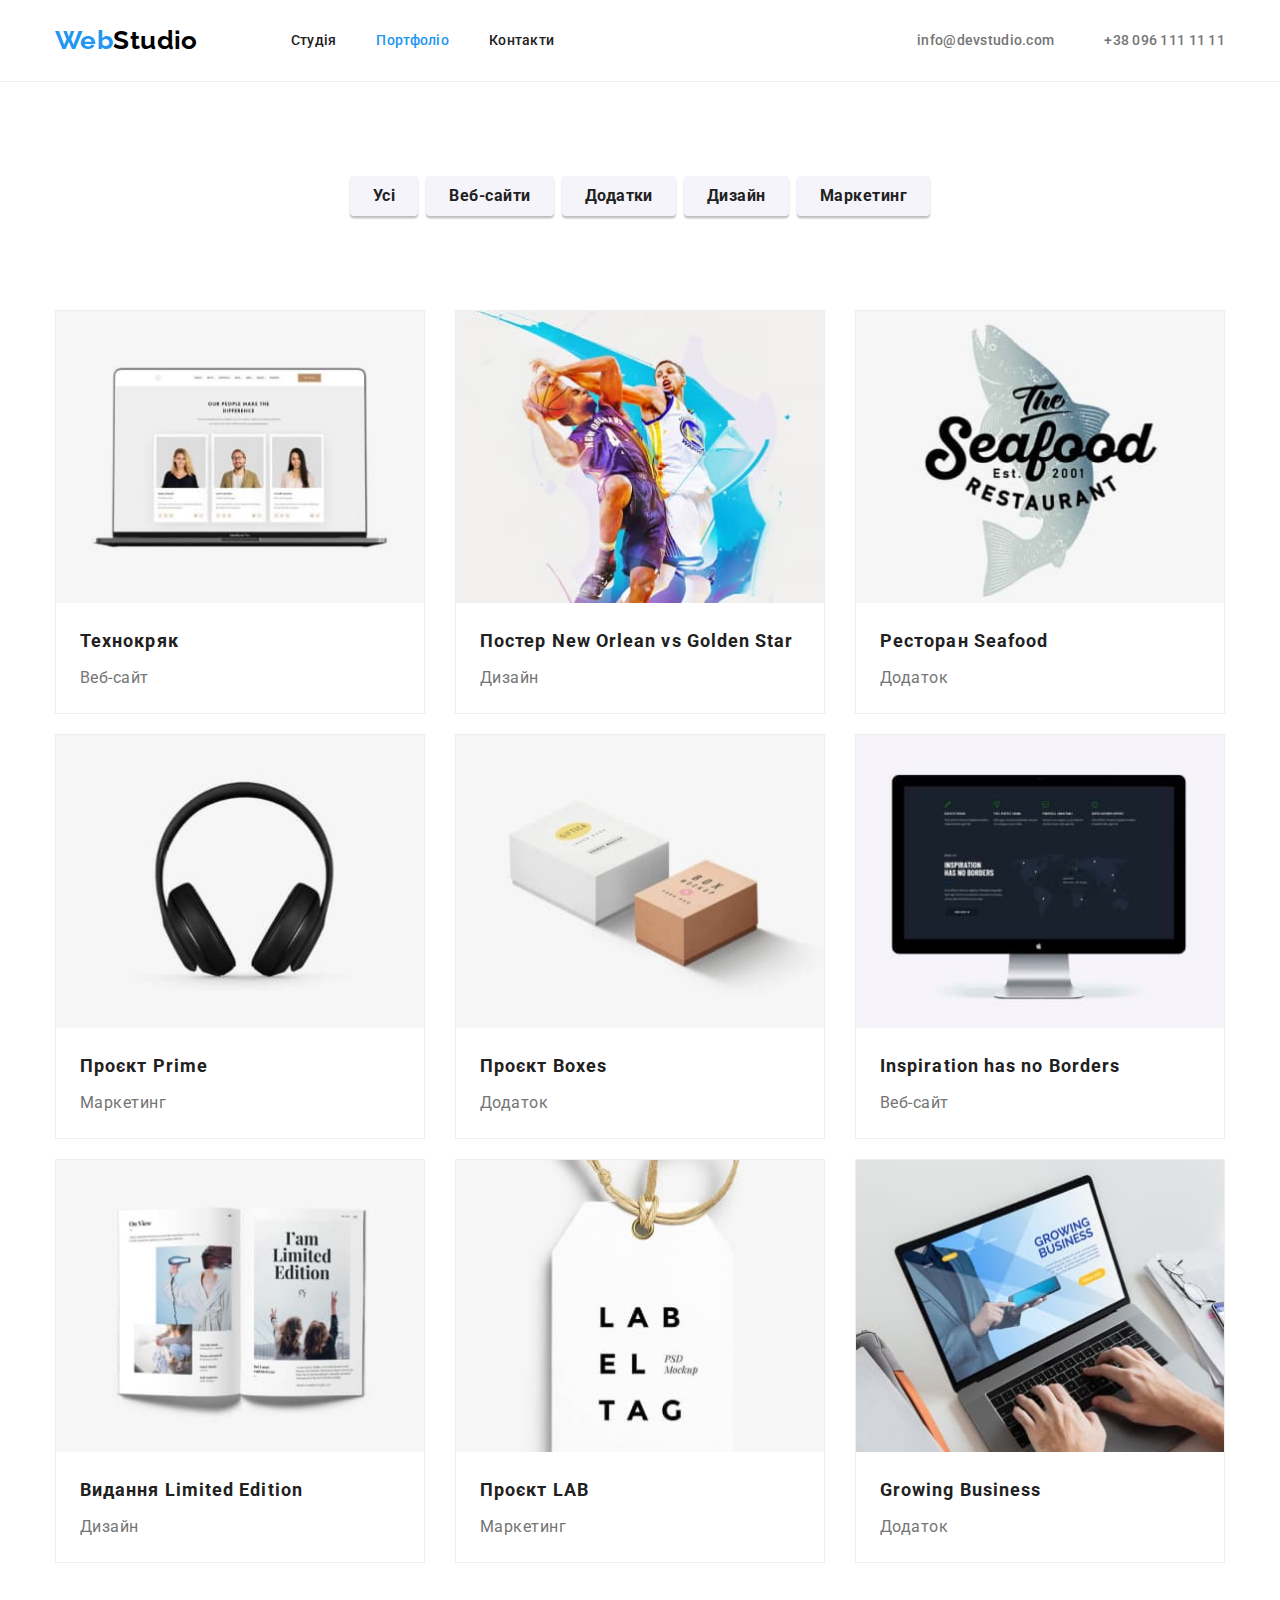
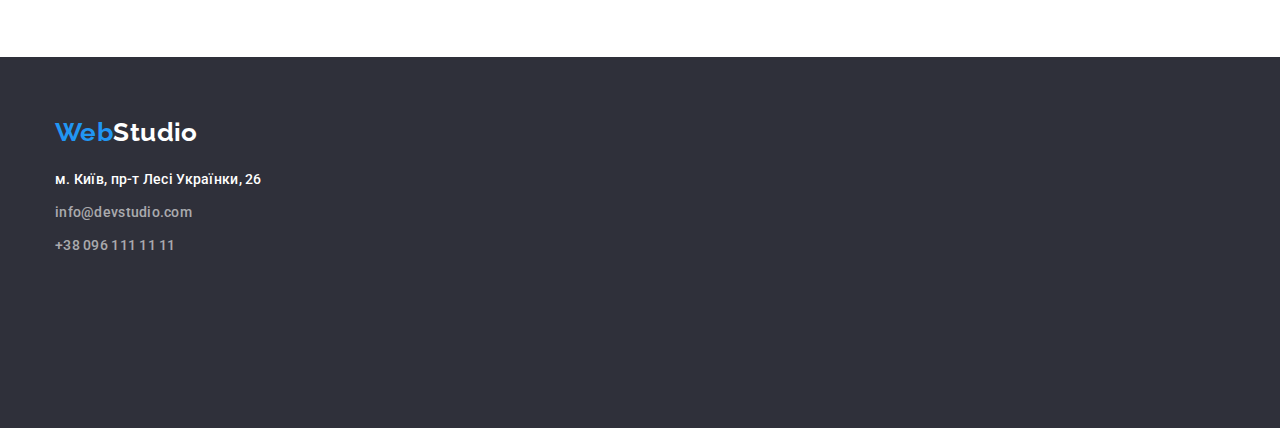
==== commit 66428faa: "LAST APDATE 3" ====
--- a/portfolio.html
+++ b/portfolio.html
@@ -62,7 +62,7 @@
 
         <!--*ПРИМЕРЫ РАБОТ*-->
 
-        <div class="container">
+        <div class="container section">
           <ul class="list project-list">
             <li class="item border-item">
               <img src="./images/portfolio1.jpg" alt="фото технокряк веб-сайт" width="368" />
--- a/css/styles.css
+++ b/css/styles.css
@@ -354,7 +354,7 @@
 
   margin: 0;
   padding-left: 24px;
-  padding-bottom: 50px;
+  padding-bottom: 20px;
 }
 
 .project-list {
@@ -364,7 +364,9 @@
   justify-content: space-between;
   padding-top: 50px;
   padding-bottom: 94px;
-  text-indent: ;
+
+  gap: 20px;
+  padding: 0;
 }
 
 .border-item {
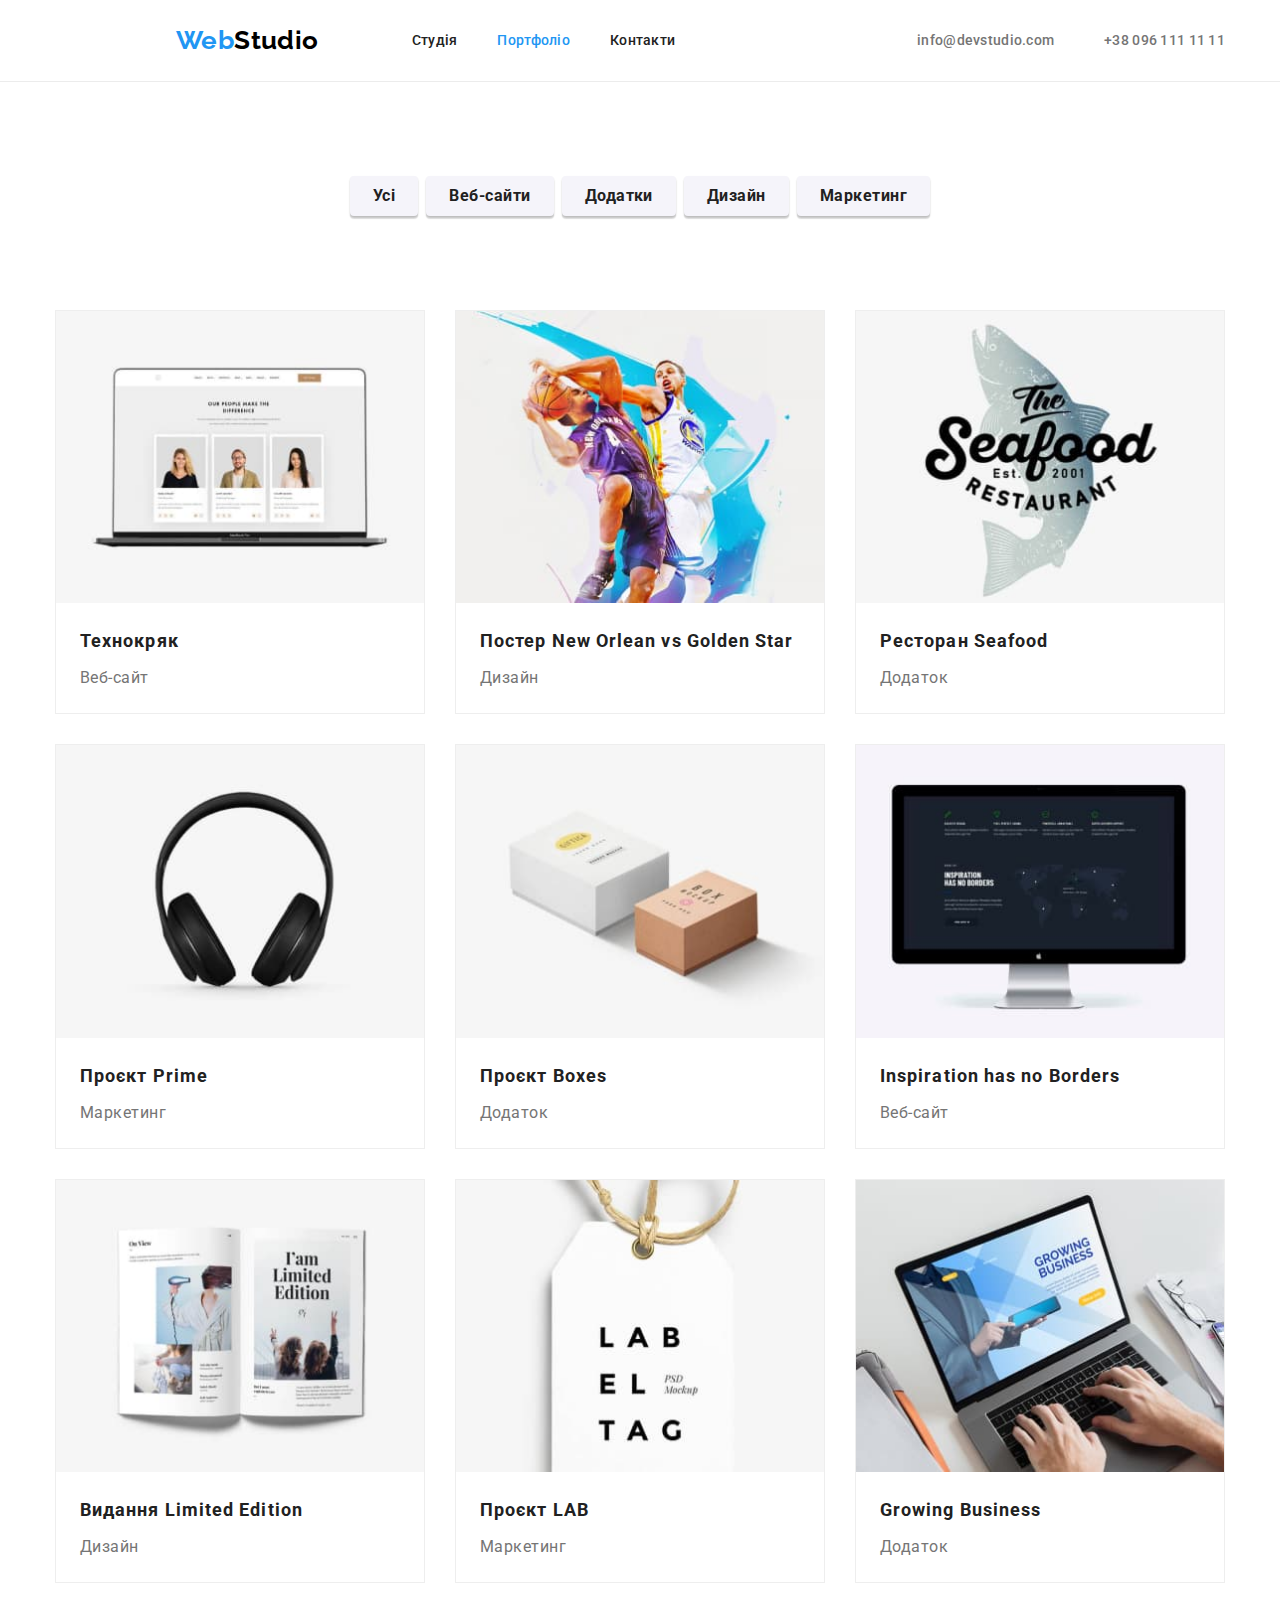
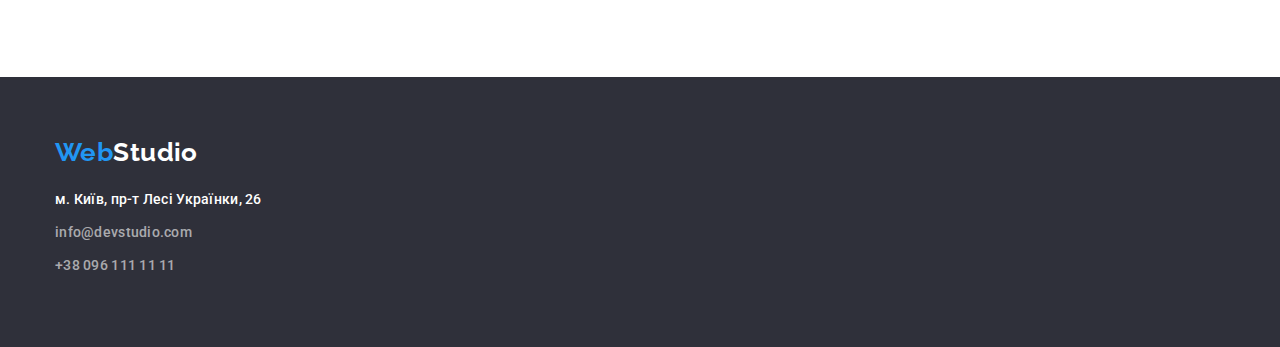
==== commit 5ce3b132: "UPDATE MISTAKE" ====
--- a/portfolio.html
+++ b/portfolio.html
@@ -66,8 +66,10 @@
           <ul class="list project-list">
             <li class="item border-item">
               <img src="./images/portfolio1.jpg" alt="фото технокряк веб-сайт" width="368" />
-              <h3 class="project-name">Технокряк</h3>
-              <p class="project">Веб-сайт</p>
+              <div class="style-name">
+                <h3 class="project-name">Технокряк</h3>
+                <p class="project">Веб-сайт</p>
+              </div>
             </li>
             <li class="item border-item">
               <img
@@ -75,23 +77,31 @@
                 alt="фото постер new orlean vs golden star дизайн"
                 width="368"
               />
-              <h3 class="project-name">Постер New Orlean vs Golden Star</h3>
-              <p class="project">Дизайн</p>
+              <div class="style-name">
+                <h3 class="project-name">Постер New Orlean vs Golden Star</h3>
+                <p class="project">Дизайн</p>
+              </div>
             </li>
             <li class="item border-item">
               <img src="./images/portfolio3.jpg" alt="фото ресторан seafood " width="368" />
-              <h3 class="project-name">Ресторан Seafood</h3>
-              <p class="project">Додаток</p>
+              <div class="style-name">
+                <h3 class="project-name">Ресторан Seafood</h3>
+                <p class="project">Додаток</p>
+              </div>
             </li>
             <li class="item border-item">
               <img src="./images/portfolio4.jpg" alt="фото проєкт prime маркетинг" width="368" />
-              <h3 class="project-name">Проєкт Prime</h3>
-              <p class="project">Маркетинг</p>
+              <div class="style-name">
+                <h3 class="project-name">Проєкт Prime</h3>
+                <p class="project">Маркетинг</p>
+              </div>
             </li>
             <li class="item border-item">
               <img src="./images/portfolio5.jpg" alt="фото проєкт boxes додаток" width="368" />
-              <h3 class="project-name">Проєкт Boxes</h3>
-              <p class="project">Додаток</p>
+              <div class="style-name">
+                <h3 class="project-name">Проєкт Boxes</h3>
+                <p class="project">Додаток</p>
+              </div>
             </li>
             <li class="item border-item">
               <img
@@ -99,8 +109,10 @@
                 alt="фото inspiration has no borders веб-сайт"
                 width="368"
               />
-              <h3 class="project-name">Inspiration has no Borders</h3>
-              <p class="project">Веб-сайт</p>
+              <div class="style-name">
+                <h3 class="project-name">Inspiration has no Borders</h3>
+                <p class="project">Веб-сайт</p>
+              </div>
             </li>
             <li class="item border-item">
               <img
@@ -108,18 +120,24 @@
                 alt="фото видання limited edition дизайн"
                 width="368"
               />
-              <h3 class="project-name">Видання Limited Edition</h3>
-              <p class="project">Дизайн</p>
+              <div class="style-name">
+                <h3 class="project-name">Видання Limited Edition</h3>
+                <p class="project">Дизайн</p>
+              </div>
             </li>
             <li class="item border-item">
               <img src="./images/portfolio8.jpg" alt="фото проєкт lab маркетинг" width="368" />
-              <h3 class="project-name">Проєкт LAB</h3>
-              <p class="project">Маркетинг</p>
+              <div class="style-name">
+                <h3 class="project-name">Проєкт LAB</h3>
+                <p class="project">Маркетинг</p>
+              </div>
             </li>
             <li class="item border-item">
               <img src="./images/portfolio9.jpg" alt="фото growing business додаток" width="368" />
-              <h3 class="project-name">Growing Business</h3>
-              <p class="project">Додаток</p>
+              <div class="style-name">
+                <h3 class="project-name">Growing Business</h3>
+                <p class="project">Додаток</p>
+              </div>
             </li>
           </ul>
         </div>
@@ -128,31 +146,29 @@
 
     <!--*FOOTER*-->
 
-    <div class="main-footer">
-      <section class="container logo-footer">
-        <footer>
-          <a class="logo" href="./index.html">Web<span class="studio-logo2">Studio</span></a>
-          <address>
-            <ul class="list">
-              <li class="contact-link">
-                <a
-                  class="address link-nav"
-                  href="https://goo.gl/maps/FWyEGyq7byPqRoUa9"
-                  target="_blank"
-                  rel="noreferrer noopener"
-                  >м. Київ, пр-т Лесі Українки, 26</a
-                >
-              </li>
-              <li class="contact-link">
-                <a class="contact2 link-nav" href="mailto:info@devstudio.com">info@devstudio.com</a>
-              </li>
-              <li class="contact-link">
-                <a class="contact2 link-nav" href="tel:+380961111111">+38 096 111 11 11</a>
-              </li>
-            </ul>
-          </address>
-        </footer>
-      </section>
-    </div>
+    <footer class="main-footer">
+      <div class="container logo-footer">
+        <a class="logo" href="./index.html">Web<span class="studio-logo2">Studio</span></a>
+        <address>
+          <ul class="list">
+            <li class="contact-link">
+              <a
+                class="address link-nav"
+                href="https://goo.gl/maps/FWyEGyq7byPqRoUa9"
+                target="_blank"
+                rel="noreferrer noopener"
+                >м. Київ, пр-т Лесі Українки, 26</a
+              >
+            </li>
+            <li class="contact-link">
+              <a class="contact2 link-nav" href="mailto:info@devstudio.com">info@devstudio.com</a>
+            </li>
+            <li class="contact-link">
+              <a class="contact2 link-nav" href="tel:+380961111111">+38 096 111 11 11</a>
+            </li>
+          </ul>
+        </address>
+      </div>
+    </footer>
   </body>
 </html>
--- a/css/styles.css
+++ b/css/styles.css
@@ -107,13 +107,20 @@
   margin-left: 93px;
 }
 
-.site-nav .item + .item {
-  margin-left: 40px;
+.site-nav {
+  gap: 40px;
 }
 
 .main-nav {
   display: flex;
   align-items: center;
+  margin-left: auto;
+  margin-right: auto;
+}
+
+.link-nav {
+  padding-top: 32px;
+  padding-bottom: 32px;
 }
 
 .auth-nav {
@@ -129,6 +136,8 @@
 
 .main-baner {
   background: var(--background-color);
+  margin-left: auto;
+  margin-right: auto;
 }
 
 .baner {
@@ -165,7 +174,7 @@
   font-family: inherit;
 
   display: inline-block;
-  border: 1px solid transparent;
+  border: transparent;
   border-radius: 4px;
   padding: 10px 32px;
   min-width: 216px;
@@ -173,18 +182,35 @@
 
 /**MAIN WORK*/
 
+.main-pry-comp {
+  padding: 0;
+  padding-top: 94px;
+  padding-bottom: 47px;
+}
+
 .pry-comp {
   display: flex;
-}
-
-.pry-comp .item + .item {
+  flex-wrap: wrap;
+}
+
+.flex-el {
+  width: 270px;
+  margin-right: 30px;
+}
+
+.flex-el:nth-child(4n) {
+  margin-right: 0;
+}
+
+/**.flex-el .item + .item {
   margin-left: 30px;
-}
+}*/
 
 .other-info1 {
   font-weight: 700;
   font-size: 14px;
   line-height: 1.14;
+  letter-spacing: 0.03em;
   color: var(--primary-color);
 
   margin: 0;
@@ -192,8 +218,10 @@
 }
 
 .other-info2 {
+  font-weight: 400;
   font-size: 14px;
   line-height: 1.71;
+  letter-spacing: 0.03em;
   color: var(--grey-color);
 
   margin: 0;
@@ -201,12 +229,17 @@
 
 /**FUTURE COMPANY*/
 
+.main-future-comp {
+  padding-top: 47px;
+  padding-bottom: 94px;
+  margin-left: auto;
+  margin-right: auto;
+}
+
 .future-comp {
   display: flex;
-}
-
-.future-comp .item + .item {
-  margin-left: 30px;
+  flex-wrap: wrap;
+  gap: 30px;
 }
 
 .main-font {
@@ -217,7 +250,7 @@
 
   margin: 0;
   text-align: center;
-  padding-bottom: 50px;
+  margin-bottom: 50px;
 }
 
 /**MAIN TEAM*/
@@ -229,7 +262,7 @@
 
 .name {
   margin: 0;
-  padding-top: 30px;
+  margin-bottom: 10px;
 
   font-weight: 500;
   font-size: 16px;
@@ -237,29 +270,31 @@
   color: var(--primary-color);
 }
 
+.name-work {
+  padding-top: 30px;
+  padding-bottom: 30px;
+}
+
 .work {
   margin: 0;
-  padding-top: 10px;
   font-size: 16px;
   line-height: 1.18;
   color: var(--grey-color);
 }
 
 .main-team {
+  margin-left: auto;
+  margin-right: auto;
   background-color: var(--button-color);
 }
 
 .team-comp {
   display: flex;
   text-align: center;
-}
-
-.team-comp .item + .item {
-  margin-left: 30px;
+  gap: 30px;
 }
 
 .card-color {
-  padding-bottom: 30px;
   border-radius: 0px 0px 4px 4px;
   box-shadow: 0px 1px 3px rgba(0, 0, 0, 0.12), 0px 1px 1px rgba(0, 0, 0, 0.14),
     0px 2px 1px rgba(0, 0, 0, 0.2);
@@ -269,12 +304,15 @@
 /**FOOTER*/
 
 .main-footer {
+  margin-left: auto;
+  margin-right: auto;
   background: var(--background-color);
 }
 
 address {
   font-style: normal;
   margin-top: 20px;
+  padding-bottom: 60px;
 }
 
 .address {
@@ -285,12 +323,11 @@
 }
 
 .contact-link {
-  padding-bottom: 9px;
+  margin-bottom: 9px;
 }
 
 .logo-footer {
   padding-top: 60px;
-  padding-bottom: 161px;
 }
 
 .contact2 {
@@ -341,9 +378,7 @@
   color: var(--primary-color);
 
   margin: 0;
-  padding-left: 24px;
-  padding-top: 20px;
-  padding-bottom: 4px;
+  margin-bottom: 4px;
 }
 
 .project {
@@ -353,8 +388,6 @@
   color: var(--grey-color);
 
   margin: 0;
-  padding-left: 24px;
-  padding-bottom: 20px;
 }
 
 .project-list {
@@ -365,8 +398,12 @@
   padding-top: 50px;
   padding-bottom: 94px;
 
-  gap: 20px;
+  gap: 30px;
   padding: 0;
+}
+
+.style-name {
+  padding: 20px 24px;
 }
 
 .border-item {
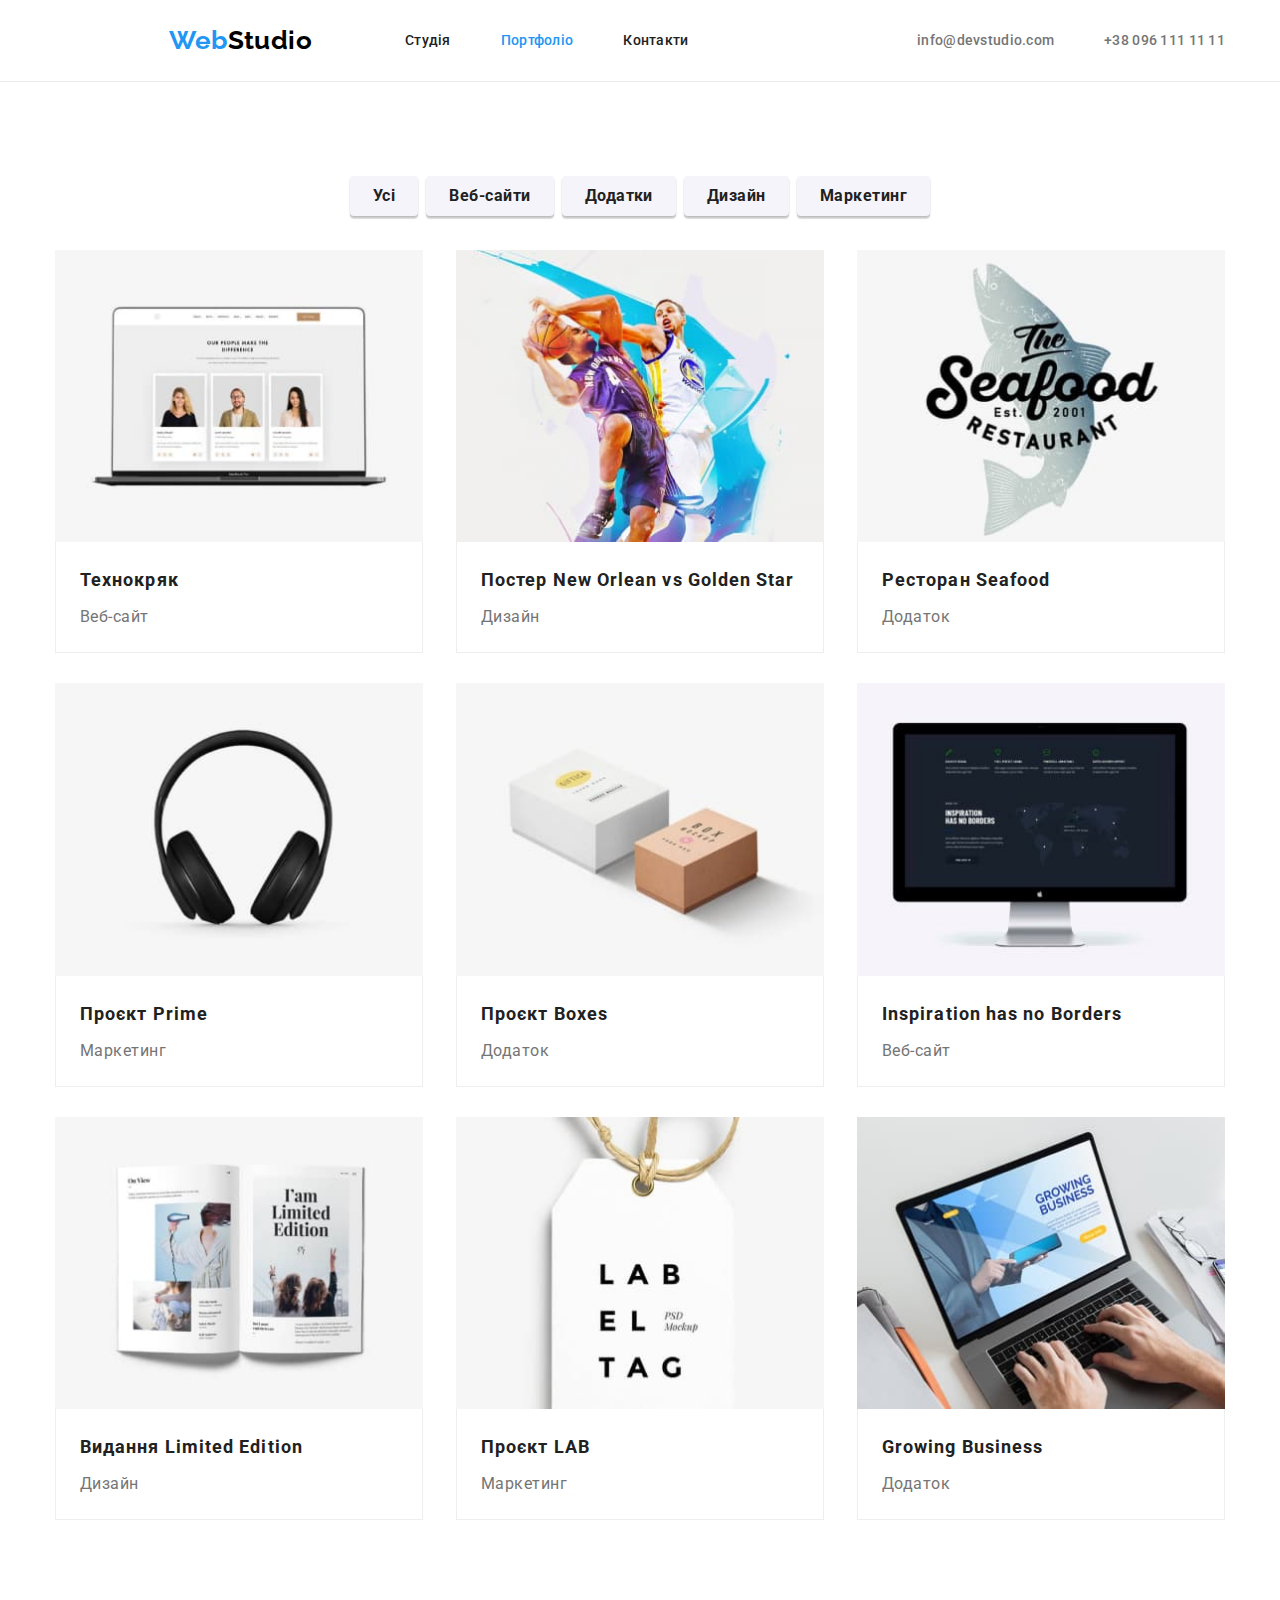
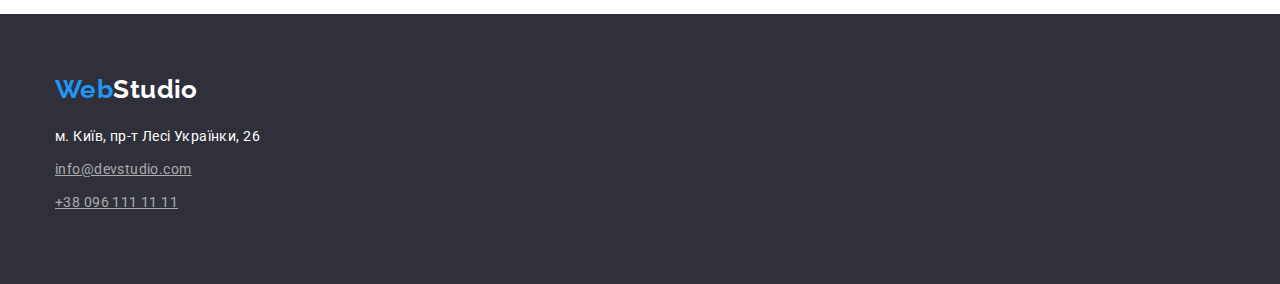
==== commit 31a85cda: "UPDATE 2 MISTAKE" ====
--- a/portfolio.html
+++ b/portfolio.html
@@ -45,12 +45,12 @@
     <main>
       <!--*СЕКЦИЯ С ФИЛЬТРАМИ И КАРТИНКАМИ*-->
 
-      <section>
+      <section class="section-elements">
         <h1 class="visually-hidden">Портфоліо</h1>
 
-        <!--*КНОПКИ*-->
+        <div class="container">
+          <!--*КНОПКИ*-->
 
-        <div class="container">
           <ul class="list link-click">
             <li class="item"><button class="button" type="button">Усі</button></li>
             <li class="item"><button class="button" type="button">Веб-сайти</button></li>
@@ -58,83 +58,81 @@
             <li class="item"><button class="button" type="button">Дизайн</button></li>
             <li class="item"><button class="button" type="button">Маркетинг</button></li>
           </ul>
-        </div>
 
-        <!--*ПРИМЕРЫ РАБОТ*-->
+          <!--*ПРИМЕРЫ РАБОТ*-->
 
-        <div class="container section">
           <ul class="list project-list">
-            <li class="item border-item">
+            <li class="item">
               <img src="./images/portfolio1.jpg" alt="фото технокряк веб-сайт" width="368" />
-              <div class="style-name">
+              <div class="style-name border-item">
                 <h3 class="project-name">Технокряк</h3>
                 <p class="project">Веб-сайт</p>
               </div>
             </li>
-            <li class="item border-item">
+            <li class="item">
               <img
                 src="./images/portfolio2.jpg"
                 alt="фото постер new orlean vs golden star дизайн"
                 width="368"
               />
-              <div class="style-name">
+              <div class="style-name border-item">
                 <h3 class="project-name">Постер New Orlean vs Golden Star</h3>
                 <p class="project">Дизайн</p>
               </div>
             </li>
-            <li class="item border-item">
+            <li class="item">
               <img src="./images/portfolio3.jpg" alt="фото ресторан seafood " width="368" />
-              <div class="style-name">
+              <div class="style-name border-item">
                 <h3 class="project-name">Ресторан Seafood</h3>
                 <p class="project">Додаток</p>
               </div>
             </li>
-            <li class="item border-item">
+            <li class="item">
               <img src="./images/portfolio4.jpg" alt="фото проєкт prime маркетинг" width="368" />
-              <div class="style-name">
+              <div class="style-name border-item">
                 <h3 class="project-name">Проєкт Prime</h3>
                 <p class="project">Маркетинг</p>
               </div>
             </li>
-            <li class="item border-item">
+            <li class="item">
               <img src="./images/portfolio5.jpg" alt="фото проєкт boxes додаток" width="368" />
-              <div class="style-name">
+              <div class="style-name border-item">
                 <h3 class="project-name">Проєкт Boxes</h3>
                 <p class="project">Додаток</p>
               </div>
             </li>
-            <li class="item border-item">
+            <li class="item">
               <img
                 src="./images/portfolio6.jpg"
                 alt="фото inspiration has no borders веб-сайт"
                 width="368"
               />
-              <div class="style-name">
+              <div class="style-name border-item">
                 <h3 class="project-name">Inspiration has no Borders</h3>
                 <p class="project">Веб-сайт</p>
               </div>
             </li>
-            <li class="item border-item">
+            <li class="item">
               <img
                 src="./images/portfolio7.jpg"
                 alt="фото видання limited edition дизайн"
                 width="368"
               />
-              <div class="style-name">
+              <div class="style-name border-item">
                 <h3 class="project-name">Видання Limited Edition</h3>
                 <p class="project">Дизайн</p>
               </div>
             </li>
-            <li class="item border-item">
+            <li class="item">
               <img src="./images/portfolio8.jpg" alt="фото проєкт lab маркетинг" width="368" />
-              <div class="style-name">
+              <div class="style-name border-item">
                 <h3 class="project-name">Проєкт LAB</h3>
                 <p class="project">Маркетинг</p>
               </div>
             </li>
-            <li class="item border-item">
+            <li class="item">
               <img src="./images/portfolio9.jpg" alt="фото growing business додаток" width="368" />
-              <div class="style-name">
+              <div class="style-name border-item">
                 <h3 class="project-name">Growing Business</h3>
                 <p class="project">Додаток</p>
               </div>
@@ -153,7 +151,7 @@
           <ul class="list">
             <li class="contact-link">
               <a
-                class="address link-nav"
+                class="address contact2"
                 href="https://goo.gl/maps/FWyEGyq7byPqRoUa9"
                 target="_blank"
                 rel="noreferrer noopener"
@@ -161,10 +159,10 @@
               >
             </li>
             <li class="contact-link">
-              <a class="contact2 link-nav" href="mailto:info@devstudio.com">info@devstudio.com</a>
+              <a class="contact2" href="mailto:info@devstudio.com">info@devstudio.com</a>
             </li>
             <li class="contact-link">
-              <a class="contact2 link-nav" href="tel:+380961111111">+38 096 111 11 11</a>
+              <a class="contact2" href="tel:+380961111111">+38 096 111 11 11</a>
             </li>
           </ul>
         </address>
--- a/css/styles.css
+++ b/css/styles.css
@@ -108,7 +108,7 @@
 }
 
 .site-nav {
-  gap: 40px;
+  gap: 50px;
 }
 
 .main-nav {
@@ -136,8 +136,9 @@
 
 .main-baner {
   background: var(--background-color);
-  margin-left: auto;
-  margin-right: auto;
+  padding-top: 200px;
+  padding-bottom: 280px;
+  text-align: center;
 }
 
 .baner {
@@ -149,16 +150,10 @@
   color: var(--white-color);
 
   margin: 0;
+  margin-left: auto;
+  margin-right: auto;
   margin-bottom: 30px;
-  padding-left: 270px;
-  padding-right: 270px;
-  min-width: 696px;
-}
-
-.hero {
-  padding-top: 200px;
-  padding-bottom: 280px;
-  text-align: center;
+  max-width: 696px;
 }
 
 button {
@@ -304,15 +299,32 @@
 /**FOOTER*/
 
 .main-footer {
-  margin-left: auto;
-  margin-right: auto;
   background: var(--background-color);
+}
+
+footer {
+  padding-top: 60px;
+  padding-bottom: 60px;
 }
 
 address {
   font-style: normal;
   margin-top: 20px;
-  padding-bottom: 60px;
+}
+
+.contact-link {
+  margin-bottom: 9px;
+}
+
+.contact2:hover,
+.contact2:focus {
+  color: var(--link-color);
+}
+
+.contact2 {
+  font-size: 14px;
+  line-height: 1.71;
+  color: var(--contactfooter-color);
 }
 
 .address {
@@ -322,23 +334,14 @@
   text-decoration: none;
 }
 
-.contact-link {
-  margin-bottom: 9px;
-}
-
-.logo-footer {
-  padding-top: 60px;
-}
-
-.contact2 {
-  font-size: 14px;
-  line-height: 1.71;
-  color: var(--contactfooter-color);
-}
-
 /**MAIN PORTFOLIO*/
 
 /**MAIN FILTER*/
+
+.section-elements {
+  padding-top: 94px;
+  padding-bottom: 94px;
+}
 
 .button {
   font-weight: 700;
@@ -360,7 +363,6 @@
 
 .link-click {
   display: flex;
-  padding-top: 94px;
   justify-content: center;
 }
 
@@ -395,11 +397,10 @@
   flex-wrap: wrap;
   flex-direction: row;
   justify-content: space-between;
-  padding-top: 50px;
-  padding-bottom: 94px;
 
   gap: 30px;
   padding: 0;
+  padding-top: 34px;
 }
 
 .style-name {
@@ -408,7 +409,9 @@
 
 .border-item {
   background: #ffffff;
-  border: 1px solid #eeeeee;
+  border-bottom: 1px solid #eeeeee;
+  border-left: 1px solid #eeeeee;
+  border-right: 1px solid #eeeeee;
 }
 
 /**CONTAINER+SECTION*/
